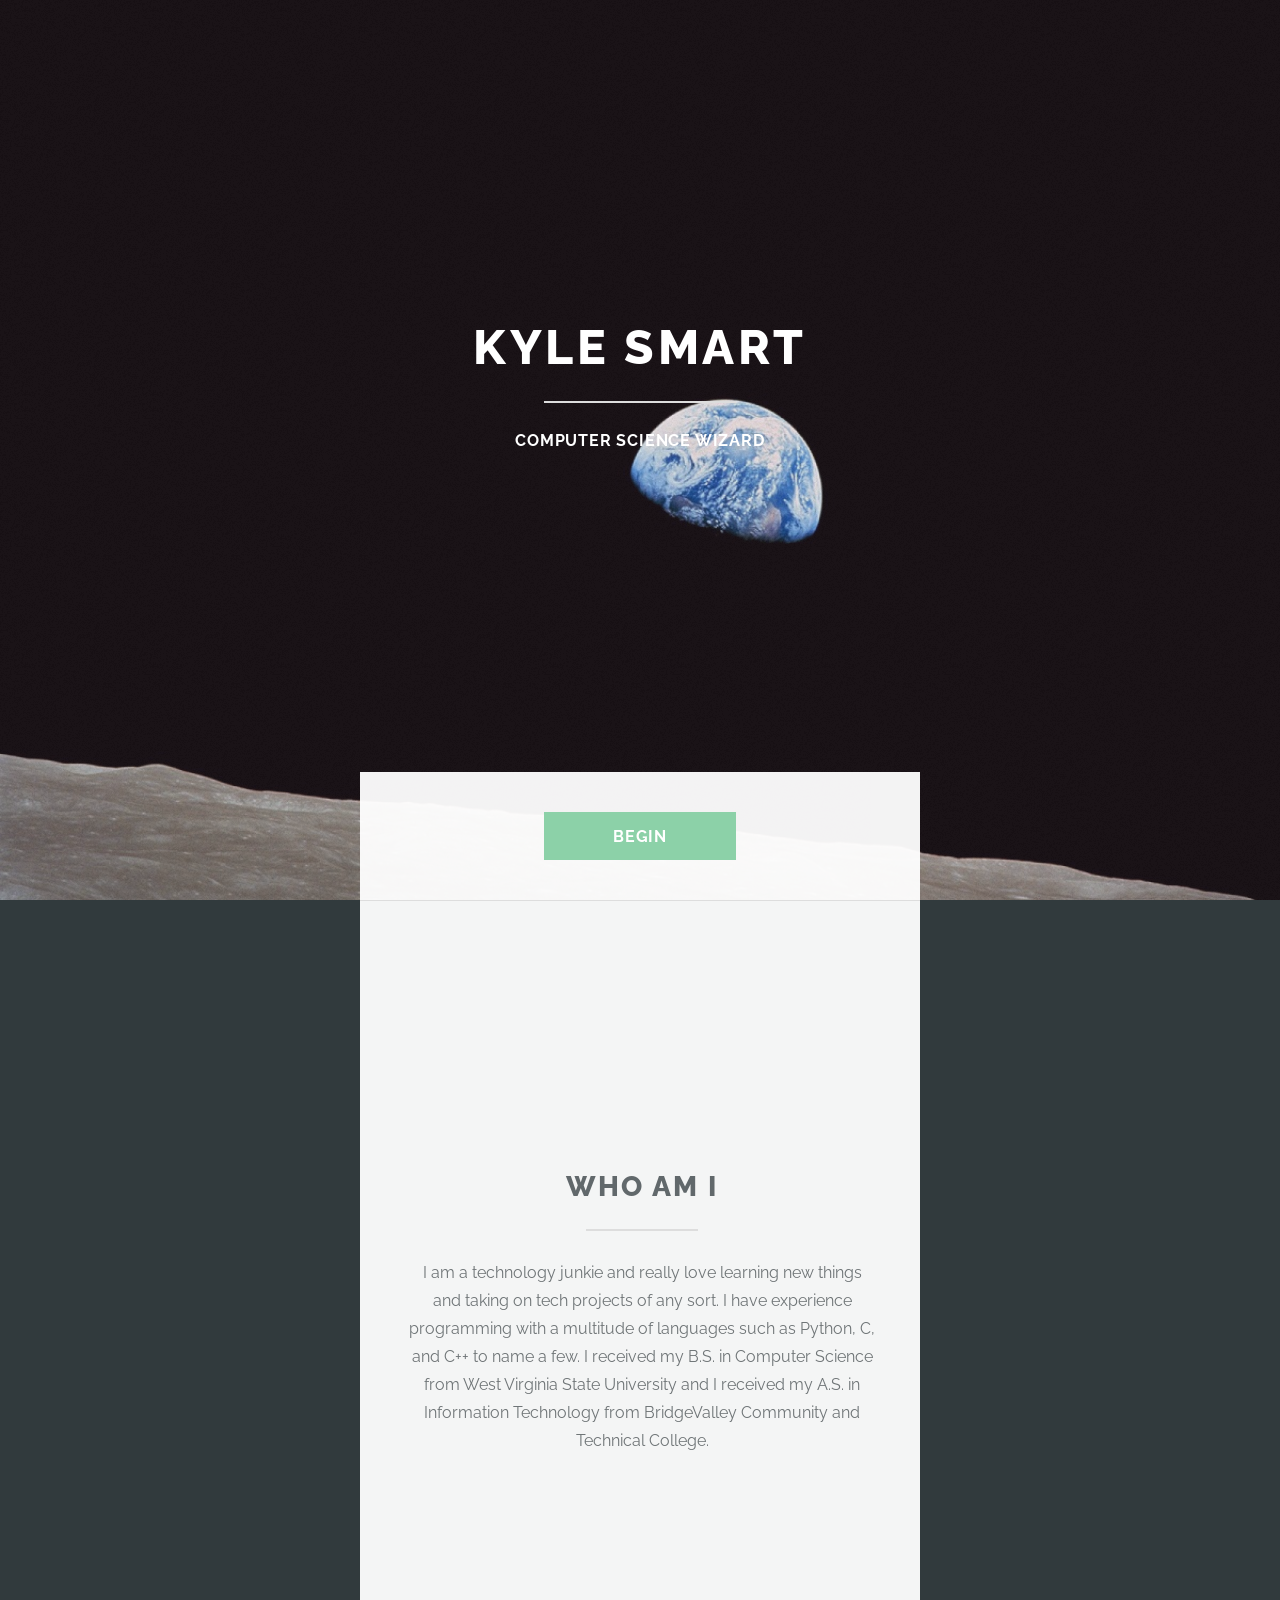
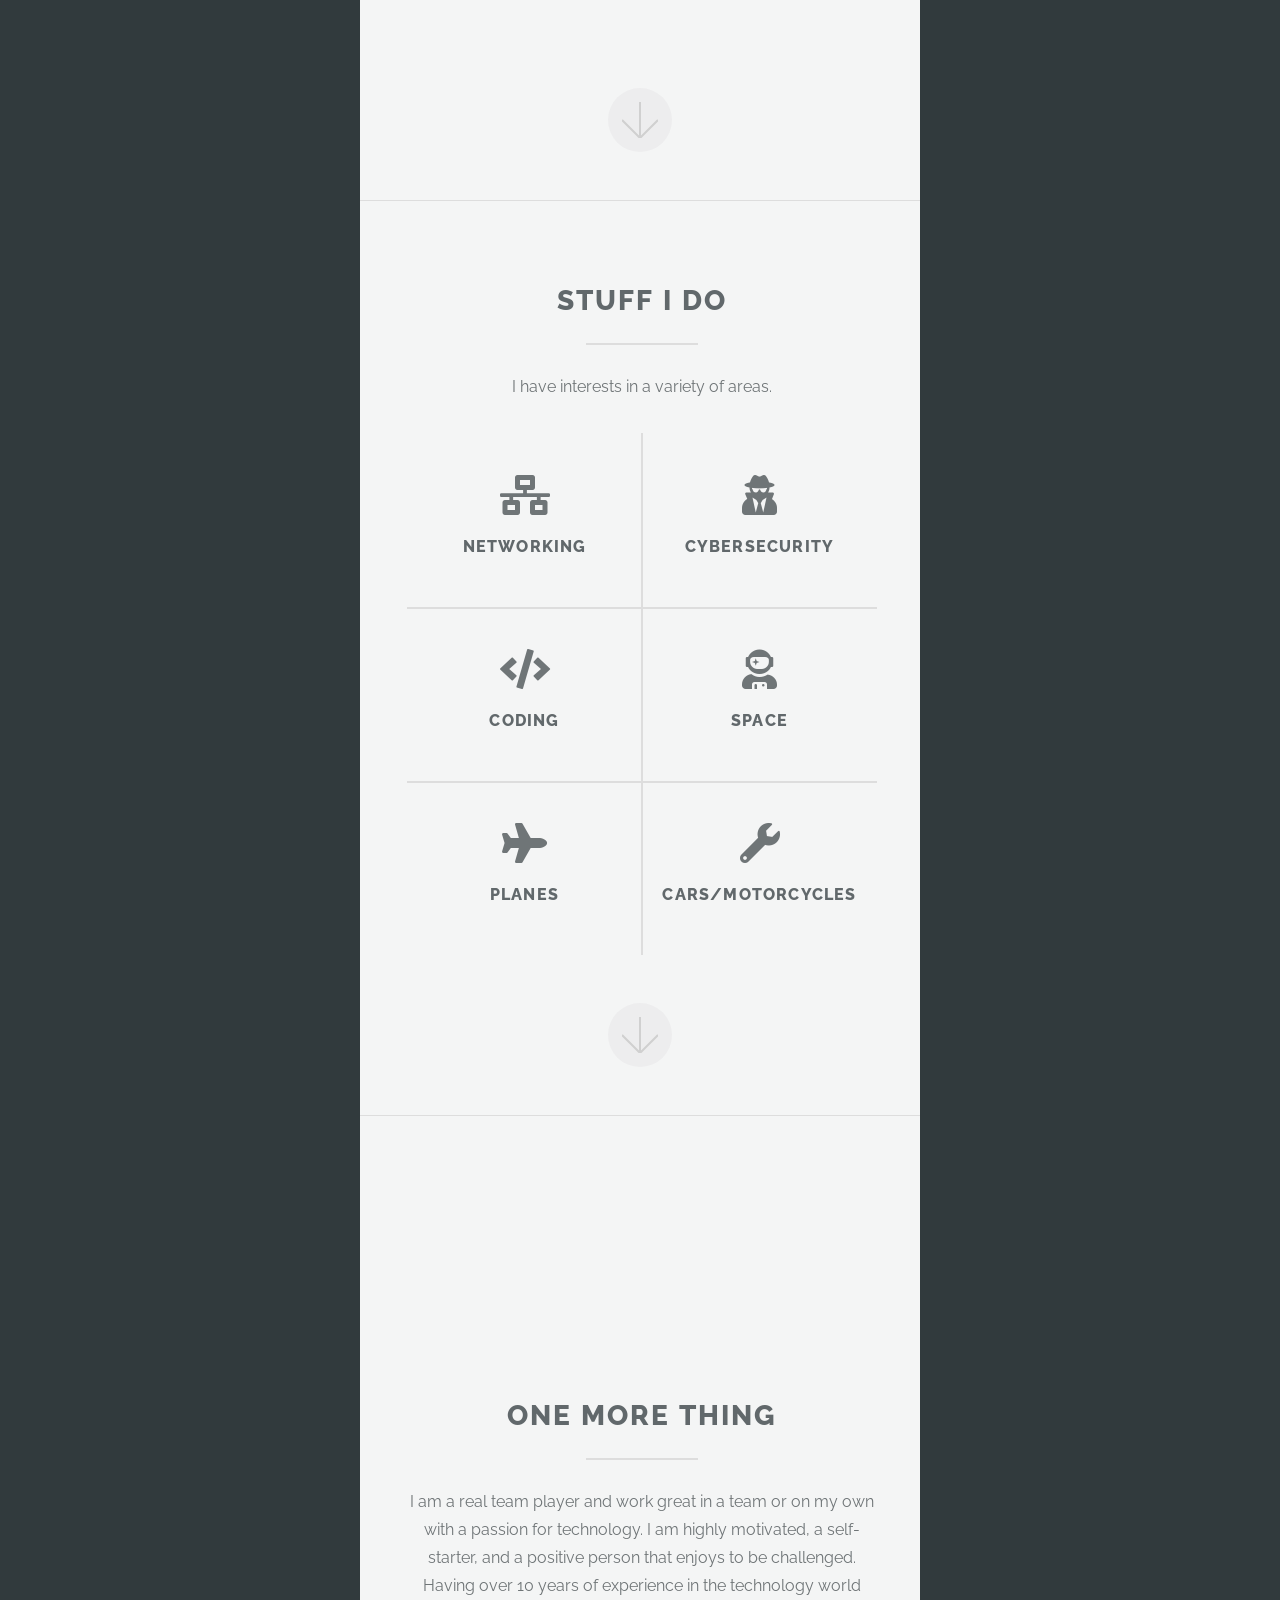
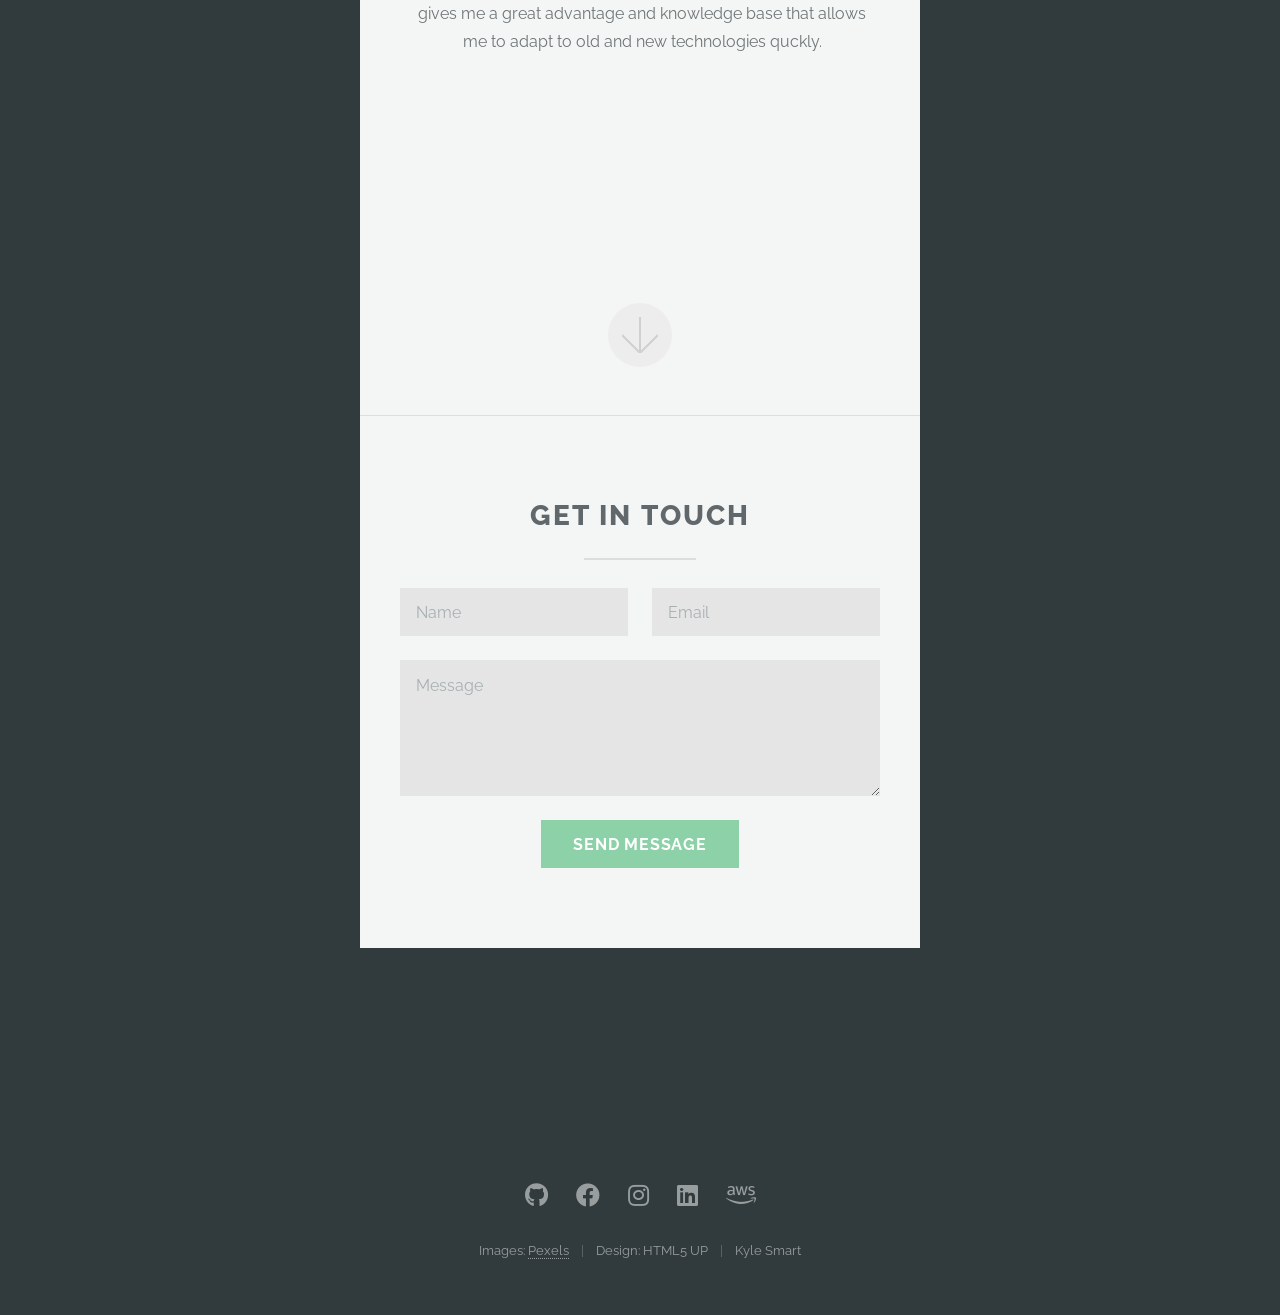
==== index.html @ cadd5544 "Update index.html last Pexels update" ====
<!DOCTYPE HTML>

<html>
	<head>
		<title>Kyle Smart</title>
		<meta charset="utf-8" />
		<meta name="viewport" content="width=device-width, initial-scale=1, user-scalable=no" />
		<link rel="stylesheet" href="assets/css/main.css" />
	</head>
	<body class="is-preload">

		<!-- Header -->
			<section id="header">
				<header class="major">
					<h1>Kyle Smart</h1>
					<p>Computer Science Wizard</p>
				</header>
				<div class="container">
					<ul class="actions special">
						<li><a href="#one" class="button primary scrolly">Begin</a></li>
					</ul>
				</div>
			</section>

		<!-- One -->
			<section id="one" class="main special">
				<div class="container">
<!--- First Picture --->
					<span class="image fit primary"><img src="images/pic01.jpg" alt="" /></span>
					<div class="content">
						<header class="major">
							<h2>Who am I</h2>
						</header>
						<p>I am a technology junkie and really love learning new things and taking on tech projects of any
						sort. I have experience programming with a multitude of languages such as Python, C, and C++ to name a few. I 
						received my B.S. in Computer Science from West Virginia State University and I received my A.S. in Information Technology
						from BridgeValley Community and Technical College.</p>
					</div>
					<a href="#two" class="goto-next scrolly">Next</a>
				</div>
			</section>

		<!-- Two -->
			<section id="two" class="main special">
				<div class="container">
<!--- Second picture --->
					<span class="image fit primary"><img src="images/pic02.jpg" alt="" /></span>
					<div class="content">
						<header class="major">
							<h2>Stuff I do</h2>
						</header>
						<p>I have interests in a variety of areas.</p>
						<ul class="icons-grid">
							<li>
<!---images for stuff I do --->
								<span class="icon solid major fa-network-wired"></span>
								<h3>Networking</h3>
							</li>
							<li>
								<span class="icon solid major fa-user-secret"></span>
								<h3>Cybersecurity</h3>
							</li>
							<li>
								<span class="icon solid major fa-code"></span>
								<h3>Coding</h3>
							</li>
							<li>
								<span class="icon solid major fa-user-astronaut"></span>
								<h3>Space</h3>
							<li>
								<span class="icon solid major fa-plane"></span>
								<h3>Planes</h3>
							</li>
							<li>
								<span class="icon solid major fa-wrench"></span>
								<h3>Cars/Motorcycles</h3>
								
							</li>
							</li>
						</ul>
					</div>
					<a href="#three" class="goto-next scrolly">Next</a>
				</div>
			</section>

		<!-- Three -->
			<section id="three" class="main special">
				<div class="container">
<!--- Thrid picture --->
					<span class="image fit primary"><img src="images/pic03.jpg" alt="" /></span>
					<div class="content">
						<header class="major">
							<h2>One more thing</h2>
						</header>
<!--- One more thing text --->
						<p>I am a real team player and work great in a team or on my own with a passion for technology. I am highly motivated, a self-starter, and a positive person that enjoys to be challenged. Having over 10 years of experience in the technology world gives me a great advantage and knowledge base that allows me to adapt to old and new technologies quckly.  </p>
					</div>
					<a href="#footer" class="goto-next scrolly">Next</a>
				</div>
			</section>

		<!-- Four -->
		

		<!-- Footer -->
			<section id="footer">
				<div class="container">
					<header class="major">
						<h2>Get in touch</h2>
					</header>
<!--- edit action to send email --->
					<form method="post" action="#">
						<div class="row gtr-uniform">
							<div class="col-6 col-12-xsmall"><input type="text" name="name" id="name" placeholder="Name" /></div>
							<div class="col-6 col-12-xsmall"><input type="email" name="email" id="email" placeholder="Email" /></div>
							<div class="col-12"><textarea name="message" id="message" placeholder="Message" rows="4"></textarea></div>
							<div class="col-12">
								<ul class="actions special">
									<li><input type="submit" value="Send Message" class="primary" /></li>
								</ul>
							</div>
						</div>
					</form>
				</div>
				<footer>
					<ul class="icons">
						<!-- GitHub -->
						<li><a href="https://github.com/kylesmart2/Code-examples" class="icon brands fab fa-github"><span class="label">GitHub</span></a></li>
						<!-- Facebook -->
						<li><a href="https://www.facebook.com/kyle.smart.9699/" class="icon brands alt fa-facebook"><span class="label">Facebook</span></a></li>
						<!-- Instagram -->
						<li><a href="https://www.instagram.com/kyle___smart/" class="icon brands alt fa-instagram"><span class="label">Instagram</span></a></li>
						<!-- Linkedin -->
						<li><a href="https://www.linkedin.com/in/smartkyle/" class="icon brands fab fa-linkedin"><span class="label">Linkedin</span></a></li>
						<!-- AWS -->
						<li><a href="https://aws.amazon.com/" class="icon brands alt fa-aws"><span class="label">AWS</span></a></li>
					</ul>
					<ul class="copyright">
						<li>Images: <a href="https://pexels.com">Pexels</a></li><li>Design: HTML5 UP</li><li>Kyle Smart</li>
					</ul>
				</footer>
			</section>

		<!-- Scripts -->
			<script src="assets/js/jquery.min.js"></script>
			<script src="assets/js/jquery.scrollex.min.js"></script>
			<script src="assets/js/jquery.scrolly.min.js"></script>
			<script src="assets/js/browser.min.js"></script>
			<script src="assets/js/breakpoints.min.js"></script>
			<script src="assets/js/util.js"></script>
			<script src="assets/js/main.js"></script>

	</body>
</html>
---- assets/css/main.css ----
@import url("fontawesome-all.min.css");
@import url("https://fonts.googleapis.com/css?family=Raleway:400,400italic,700,800");

/*
	Highlights by HTML5 UP
	html5up.net | @ajlkn
	Free for personal and commercial use under the CCA 3.0 license (html5up.net/license)
*/

html, body, div, span, applet, object,
iframe, h1, h2, h3, h4, h5, h6, p, blockquote,
pre, a, abbr, acronym, address, big, cite,
code, del, dfn, em, img, ins, kbd, q, s, samp,
small, strike, strong, sub, sup, tt, var, b,
u, i, center, dl, dt, dd, ol, ul, li, fieldset,
form, label, legend, table, caption, tbody,
tfoot, thead, tr, th, td, article, aside,
canvas, details, embed, figure, figcaption,
footer, header, hgroup, menu, nav, output, ruby,
section, summary, time, mark, audio, video {
	margin: 0;
	padding: 0;
	border: 0;
	font-size: 100%;
	font: inherit;
	vertical-align: baseline;}

article, aside, details, figcaption, figure,
footer, header, hgroup, menu, nav, section {
	display: block;}

body {
	line-height: 1;
}

ol, ul {
	list-style: none;
}

blockquote, q {
	quotes: none;
}

	blockquote:before, blockquote:after, q:before, q:after {
		content: '';
		content: none;
	}

table {
	border-collapse: collapse;
	border-spacing: 0;
}

body {
	-webkit-text-size-adjust: none;
}

mark {
	background-color: transparent;
	color: inherit;
}

input::-moz-focus-inner {
	border: 0;
	padding: 0;
}

input, select, textarea {
	-moz-appearance: none;
	-webkit-appearance: none;
	-ms-appearance: none;
	appearance: none;
}

/* Basic */

	html {
		box-sizing: border-box;
	}

	*, *:before, *:after {
		box-sizing: inherit;
	}

	html {
		background-color: #313a3d;
		background-attachment: fixed,						fixed;
		background-image: url("images/overlay.png"), url("../../images/bg.jpg");
		background-position: top left,					center center;
		background-repeat: repeat,						none;
		background-size: auto,						cover;
	}

	html.is-preload *, html.is-preload *:before, html.is-preload *:after {
		-moz-animation: none !important;
		-webkit-animation: none !important;
		-ms-animation: none !important;
		animation: none !important;
		-moz-transition: none !important;
		-webkit-transition: none !important;
		-ms-transition: none !important;
		transition: none !important;
	}

	html.is-touch {
		height: 100vh;
		overflow: hidden;
	}

		html.is-touch #wrapper {
			-webkit-backface-visibility: hidden;
			-webkit-overflow-scrolling: touch;
			-webkit-transform: translate3d(0, 0, 0);
			height: 100vh;
			overflow: auto;
		}

	body, input, select, textarea {
		color: #6f7577;
		font-family: "Raleway", "Helvetica", sans-serif;
		font-size: 15pt;
		font-weight: 400;
		line-height: 1.75em;
	}

	a {
		-moz-transition: color 0.2s ease-in-out, border-bottom-color 0.2s ease-in-out;
		-webkit-transition: color 0.2s ease-in-out, border-bottom-color 0.2s ease-in-out;
		-ms-transition: color 0.2s ease-in-out, border-bottom-color 0.2s ease-in-out;
		transition: color 0.2s ease-in-out, border-bottom-color 0.2s ease-in-out;
		border-bottom: dotted 1px;
		color: #8cd1a8;
		text-decoration: none;
	}

		a:hover {
			border-bottom-color: transparent !important;
			color: #8cd1a8 !important;
			text-decoration: none;
		}

	strong, b {
		color: #61686b;
		font-weight: 700;
	}

	em, i {
		font-style: italic;
	}

	p {
		margin: 0 0 2em 0;
	}

	h1, h2, h3, h4, h5, h6 {
		color: #61686b;
		font-weight: 800;
		letter-spacing: 0.075em;
		line-height: 1em;
		margin: 0 0 1em 0;
		text-transform: uppercase;
	}

		h1 a, h2 a, h3 a, h4 a, h5 a, h6 a {
			color: inherit;
			text-decoration: none;
		}

	h2 {
		font-size: 1.75em;
		line-height: 1.5em;
	}

	h3 {
		font-size: 1em;
		line-height: 1.5em;
	}

	h4 {
		font-size: 0.9em;
		line-height: 1.5em;
	}

	h5 {
		font-size: 0.8em;
		line-height: 1.5em;
	}

	h6 {
		font-size: 0.7em;
		line-height: 1.5em;
	}

	sub {
		font-size: 0.8em;
		position: relative;
		top: 0.5em;
	}

	sup {
		font-size: 0.8em;
		position: relative;
		top: -0.5em;
	}

	hr {
		border: 0;
		border-bottom: solid 1px #dddddd;
		margin: 2em 0;
	}

		hr.major {
			margin: 3em 0;
		}

	blockquote {
		border-left: solid 6px #dddddd;
		font-style: italic;
		margin: 0 0 2em 0;
		padding: 0.5em 0 0.5em 1.5em;
	}

	code {
		background: rgba(144, 144, 144, 0.075);
		font-family: "Courier New", monospace;
		font-size: 0.9em;
		margin: 0 0.25em;
		padding: 0.25em 0.65em;
	}

	pre {
		-webkit-overflow-scrolling: touch;
		font-family: "Courier New", monospace;
		font-size: 0.9em;
		margin: 0 0 2em 0;
	}

		pre code {
			display: block;
			line-height: 1.75em;
			padding: 1em 1.5em;
			overflow-x: auto;
		}

	.align-left {
		text-align: left;
	}

	.align-center {
		text-align: center;
	}

	.align-right {
		text-align: right;
	}

/* Container */

	.container {
		margin: 0 auto;
		max-width: calc(100% - 4em);
		width: 35em;
	}

		.container.xsmall {
			width: 8.75em;
		}

		.container.small {
			width: 17.5em;
		}

		.container.medium {
			width: 26.25em;
		}

		.container.large {
			width: 43.75em;
		}

		.container.xlarge {
			width: 52.5em;
		}

		.container.max {
			width: 100%;
		}

		@media screen and (max-width: 980px) {

			.container {
				width: 80% !important;
				max-width: 100% !important;
			}

		}

		@media screen and (max-width: 480px) {

			.container {
				width: 100% !important;
			}

		}

/* Row */

	.row {
		display: flex;
		flex-wrap: wrap;
		box-sizing: border-box;
		align-items: stretch;
	}

		.row > * {
			box-sizing: border-box;
		}

		.row.gtr-uniform > * > :last-child {
			margin-bottom: 0;
		}

		.row.aln-left {
			justify-content: flex-start;
		}

		.row.aln-center {
			justify-content: center;
		}

		.row.aln-right {
			justify-content: flex-end;
		}

		.row.aln-top {
			align-items: flex-start;
		}

		.row.aln-middle {
			align-items: center;
		}

		.row.aln-bottom {
			align-items: flex-end;
		}

		.row > .imp {
			order: -1;
		}

		.row > .col-1 {
			width: 8.33333%;
		}

		.row > .off-1 {
			margin-left: 8.33333%;
		}

		.row > .col-2 {
			width: 16.66667%;
		}

		.row > .off-2 {
			margin-left: 16.66667%;
		}

		.row > .col-3 {
			width: 25%;
		}

		.row > .off-3 {
			margin-left: 25%;
		}

		.row > .col-4 {
			width: 33.33333%;
		}

		.row > .off-4 {
			margin-left: 33.33333%;
		}

		.row > .col-5 {
			width: 41.66667%;
		}

		.row > .off-5 {
			margin-left: 41.66667%;
		}

		.row > .col-6 {
			width: 50%;
		}

		.row > .off-6 {
			margin-left: 50%;
		}

		.row > .col-7 {
			width: 58.33333%;
		}

		.row > .off-7 {
			margin-left: 58.33333%;
		}

		.row > .col-8 {
			width: 66.66667%;
		}

		.row > .off-8 {
			margin-left: 66.66667%;
		}

		.row > .col-9 {
			width: 75%;
		}

		.row > .off-9 {
			margin-left: 75%;
		}

		.row > .col-10 {
			width: 83.33333%;
		}

		.row > .off-10 {
			margin-left: 83.33333%;
		}

		.row > .col-11 {
			width: 91.66667%;
		}

		.row > .off-11 {
			margin-left: 91.66667%;
		}

		.row > .col-12 {
			width: 100%;
		}

		.row > .off-12 {
			margin-left: 100%;
		}

		.row.gtr-0 {
			margin-top: 0;
			margin-left: 0em;
		}

			.row.gtr-0 > * {
				padding: 0 0 0 0em;
			}

			.row.gtr-0.gtr-uniform {
				margin-top: 0em;
			}

				.row.gtr-0.gtr-uniform > * {
					padding-top: 0em;
				}

		.row.gtr-25 {
			margin-top: 0;
			margin-left: -0.375em;
		}

			.row.gtr-25 > * {
				padding: 0 0 0 0.375em;
			}

			.row.gtr-25.gtr-uniform {
				margin-top: -0.375em;
			}

				.row.gtr-25.gtr-uniform > * {
					padding-top: 0.375em;
				}

		.row.gtr-50 {
			margin-top: 0;
			margin-left: -0.75em;
		}

			.row.gtr-50 > * {
				padding: 0 0 0 0.75em;
			}

			.row.gtr-50.gtr-uniform {
				margin-top: -0.75em;
			}

				.row.gtr-50.gtr-uniform > * {
					padding-top: 0.75em;
				}

		.row {
			margin-top: 0;
			margin-left: -1.5em;
		}

			.row > * {
				padding: 0 0 0 1.5em;
			}

			.row.gtr-uniform {
				margin-top: -1.5em;
			}

				.row.gtr-uniform > * {
					padding-top: 1.5em;
				}

		.row.gtr-150 {
			margin-top: 0;
			margin-left: -2.25em;
		}

			.row.gtr-150 > * {
				padding: 0 0 0 2.25em;
			}

			.row.gtr-150.gtr-uniform {
				margin-top: -2.25em;
			}

				.row.gtr-150.gtr-uniform > * {
					padding-top: 2.25em;
				}

		.row.gtr-200 {
			margin-top: 0;
			margin-left: -3em;
		}

			.row.gtr-200 > * {
				padding: 0 0 0 3em;
			}

			.row.gtr-200.gtr-uniform {
				margin-top: -3em;
			}

				.row.gtr-200.gtr-uniform > * {
					padding-top: 3em;
				}

		@media screen and (max-width: 1680px) {

			.row {
				display: flex;
				flex-wrap: wrap;
				box-sizing: border-box;
				align-items: stretch;
			}

				.row > * {
					box-sizing: border-box;
				}

				.row.gtr-uniform > * > :last-child {
					margin-bottom: 0;
				}

				.row.aln-left {
					justify-content: flex-start;
				}

				.row.aln-center {
					justify-content: center;
				}

				.row.aln-right {
					justify-content: flex-end;
				}

				.row.aln-top {
					align-items: flex-start;
				}

				.row.aln-middle {
					align-items: center;
				}

				.row.aln-bottom {
					align-items: flex-end;
				}

				.row > .imp-large {
					order: -1;
				}

				.row > .col-1-large {
					width: 8.33333%;
				}

				.row > .off-1-large {
					margin-left: 8.33333%;
				}

				.row > .col-2-large {
					width: 16.66667%;
				}

				.row > .off-2-large {
					margin-left: 16.66667%;
				}

				.row > .col-3-large {
					width: 25%;
				}

				.row > .off-3-large {
					margin-left: 25%;
				}

				.row > .col-4-large {
					width: 33.33333%;
				}

				.row > .off-4-large {
					margin-left: 33.33333%;
				}

				.row > .col-5-large {
					width: 41.66667%;
				}

				.row > .off-5-large {
					margin-left: 41.66667%;
				}

				.row > .col-6-large {
					width: 50%;
				}

				.row > .off-6-large {
					margin-left: 50%;
				}

				.row > .col-7-large {
					width: 58.33333%;
				}

				.row > .off-7-large {
					margin-left: 58.33333%;
				}

				.row > .col-8-large {
					width: 66.66667%;
				}

				.row > .off-8-large {
					margin-left: 66.66667%;
				}

				.row > .col-9-large {
					width: 75%;
				}

				.row > .off-9-large {
					margin-left: 75%;
				}

				.row > .col-10-large {
					width: 83.33333%;
				}

				.row > .off-10-large {
					margin-left: 83.33333%;
				}

				.row > .col-11-large {
					width: 91.66667%;
				}

				.row > .off-11-large {
					margin-left: 91.66667%;
				}

				.row > .col-12-large {
					width: 100%;
				}

				.row > .off-12-large {
					margin-left: 100%;
				}

				.row.gtr-0 {
					margin-top: 0;
					margin-left: 0em;
				}

					.row.gtr-0 > * {
						padding: 0 0 0 0em;
					}

					.row.gtr-0.gtr-uniform {
						margin-top: 0em;
					}

						.row.gtr-0.gtr-uniform > * {
							padding-top: 0em;
						}

				.row.gtr-25 {
					margin-top: 0;
					margin-left: -0.375em;
				}

					.row.gtr-25 > * {
						padding: 0 0 0 0.375em;
					}

					.row.gtr-25.gtr-uniform {
						margin-top: -0.375em;
					}

						.row.gtr-25.gtr-uniform > * {
							padding-top: 0.375em;
						}

				.row.gtr-50 {
					margin-top: 0;
					margin-left: -0.75em;
				}

					.row.gtr-50 > * {
						padding: 0 0 0 0.75em;
					}

					.row.gtr-50.gtr-uniform {
						margin-top: -0.75em;
					}

						.row.gtr-50.gtr-uniform > * {
							padding-top: 0.75em;
						}

				.row {
					margin-top: 0;
					margin-left: -1.5em;
				}

					.row > * {
						padding: 0 0 0 1.5em;
					}

					.row.gtr-uniform {
						margin-top: -1.5em;
					}

						.row.gtr-uniform > * {
							padding-top: 1.5em;
						}

				.row.gtr-150 {
					margin-top: 0;
					margin-left: -2.25em;
				}

					.row.gtr-150 > * {
						padding: 0 0 0 2.25em;
					}

					.row.gtr-150.gtr-uniform {
						margin-top: -2.25em;
					}

						.row.gtr-150.gtr-uniform > * {
							padding-top: 2.25em;
						}

				.row.gtr-200 {
					margin-top: 0;
					margin-left: -3em;
				}

					.row.gtr-200 > * {
						padding: 0 0 0 3em;
					}

					.row.gtr-200.gtr-uniform {
						margin-top: -3em;
					}

						.row.gtr-200.gtr-uniform > * {
							padding-top: 3em;
						}

		}

		@media screen and (max-width: 980px) {

			.row {
				display: flex;
				flex-wrap: wrap;
				box-sizing: border-box;
				align-items: stretch;
			}

				.row > * {
					box-sizing: border-box;
				}

				.row.gtr-uniform > * > :last-child {
					margin-bottom: 0;
				}

				.row.aln-left {
					justify-content: flex-start;
				}

				.row.aln-center {
					justify-content: center;
				}

				.row.aln-right {
					justify-content: flex-end;
				}

				.row.aln-top {
					align-items: flex-start;
				}

				.row.aln-middle {
					align-items: center;
				}

				.row.aln-bottom {
					align-items: flex-end;
				}

				.row > .imp-medium {
					order: -1;
				}

				.row > .col-1-medium {
					width: 8.33333%;
				}

				.row > .off-1-medium {
					margin-left: 8.33333%;
				}

				.row > .col-2-medium {
					width: 16.66667%;
				}

				.row > .off-2-medium {
					margin-left: 16.66667%;
				}

				.row > .col-3-medium {
					width: 25%;
				}

				.row > .off-3-medium {
					margin-left: 25%;
				}

				.row > .col-4-medium {
					width: 33.33333%;
				}

				.row > .off-4-medium {
					margin-left: 33.33333%;
				}

				.row > .col-5-medium {
					width: 41.66667%;
				}

				.row > .off-5-medium {
					margin-left: 41.66667%;
				}

				.row > .col-6-medium {
					width: 50%;
				}

				.row > .off-6-medium {
					margin-left: 50%;
				}

				.row > .col-7-medium {
					width: 58.33333%;
				}

				.row > .off-7-medium {
					margin-left: 58.33333%;
				}

				.row > .col-8-medium {
					width: 66.66667%;
				}

				.row > .off-8-medium {
					margin-left: 66.66667%;
				}

				.row > .col-9-medium {
					width: 75%;
				}

				.row > .off-9-medium {
					margin-left: 75%;
				}

				.row > .col-10-medium {
					width: 83.33333%;
				}

				.row > .off-10-medium {
					margin-left: 83.33333%;
				}

				.row > .col-11-medium {
					width: 91.66667%;
				}

				.row > .off-11-medium {
					margin-left: 91.66667%;
				}

				.row > .col-12-medium {
					width: 100%;
				}

				.row > .off-12-medium {
					margin-left: 100%;
				}

				.row.gtr-0 {
					margin-top: 0;
					margin-left: 0em;
				}

					.row.gtr-0 > * {
						padding: 0 0 0 0em;
					}

					.row.gtr-0.gtr-uniform {
						margin-top: 0em;
					}

						.row.gtr-0.gtr-uniform > * {
							padding-top: 0em;
						}

				.row.gtr-25 {
					margin-top: 0;
					margin-left: -0.375em;
				}

					.row.gtr-25 > * {
						padding: 0 0 0 0.375em;
					}

					.row.gtr-25.gtr-uniform {
						margin-top: -0.375em;
					}

						.row.gtr-25.gtr-uniform > * {
							padding-top: 0.375em;
						}

				.row.gtr-50 {
					margin-top: 0;
					margin-left: -0.75em;
				}

					.row.gtr-50 > * {
						padding: 0 0 0 0.75em;
					}

					.row.gtr-50.gtr-uniform {
						margin-top: -0.75em;
					}

						.row.gtr-50.gtr-uniform > * {
							padding-top: 0.75em;
						}

				.row {
					margin-top: 0;
					margin-left: -1.5em;
				}

					.row > * {
						padding: 0 0 0 1.5em;
					}

					.row.gtr-uniform {
						margin-top: -1.5em;
					}

						.row.gtr-uniform > * {
							padding-top: 1.5em;
						}

				.row.gtr-150 {
					margin-top: 0;
					margin-left: -2.25em;
				}

					.row.gtr-150 > * {
						padding: 0 0 0 2.25em;
					}

					.row.gtr-150.gtr-uniform {
						margin-top: -2.25em;
					}

						.row.gtr-150.gtr-uniform > * {
							padding-top: 2.25em;
						}

				.row.gtr-200 {
					margin-top: 0;
					margin-left: -3em;
				}

					.row.gtr-200 > * {
						padding: 0 0 0 3em;
					}

					.row.gtr-200.gtr-uniform {
						margin-top: -3em;
					}

						.row.gtr-200.gtr-uniform > * {
							padding-top: 3em;
						}

		}

		@media screen and (max-width: 736px) {

			.row {
				display: flex;
				flex-wrap: wrap;
				box-sizing: border-box;
				align-items: stretch;
			}

				.row > * {
					box-sizing: border-box;
				}

				.row.gtr-uniform > * > :last-child {
					margin-bottom: 0;
				}

				.row.aln-left {
					justify-content: flex-start;
				}

				.row.aln-center {
					justify-content: center;
				}

				.row.aln-right {
					justify-content: flex-end;
				}

				.row.aln-top {
					align-items: flex-start;
				}

				.row.aln-middle {
					align-items: center;
				}

				.row.aln-bottom {
					align-items: flex-end;
				}

				.row > .imp-small {
					order: -1;
				}

				.row > .col-1-small {
					width: 8.33333%;
				}

				.row > .off-1-small {
					margin-left: 8.33333%;
				}

				.row > .col-2-small {
					width: 16.66667%;
				}

				.row > .off-2-small {
					margin-left: 16.66667%;
				}

				.row > .col-3-small {
					width: 25%;
				}

				.row > .off-3-small {
					margin-left: 25%;
				}

				.row > .col-4-small {
					width: 33.33333%;
				}

				.row > .off-4-small {
					margin-left: 33.33333%;
				}

				.row > .col-5-small {
					width: 41.66667%;
				}

				.row > .off-5-small {
					margin-left: 41.66667%;
				}

				.row > .col-6-small {
					width: 50%;
				}

				.row > .off-6-small {
					margin-left: 50%;
				}

				.row > .col-7-small {
					width: 58.33333%;
				}

				.row > .off-7-small {
					margin-left: 58.33333%;
				}

				.row > .col-8-small {
					width: 66.66667%;
				}

				.row > .off-8-small {
					margin-left: 66.66667%;
				}

				.row > .col-9-small {
					width: 75%;
				}

				.row > .off-9-small {
					margin-left: 75%;
				}

				.row > .col-10-small {
					width: 83.33333%;
				}

				.row > .off-10-small {
					margin-left: 83.33333%;
				}

				.row > .col-11-small {
					width: 91.66667%;
				}

				.row > .off-11-small {
					margin-left: 91.66667%;
				}

				.row > .col-12-small {
					width: 100%;
				}

				.row > .off-12-small {
					margin-left: 100%;
				}

				.row.gtr-0 {
					margin-top: 0;
					margin-left: 0em;
				}

					.row.gtr-0 > * {
						padding: 0 0 0 0em;
					}

					.row.gtr-0.gtr-uniform {
						margin-top: 0em;
					}

						.row.gtr-0.gtr-uniform > * {
							padding-top: 0em;
						}

				.row.gtr-25 {
					margin-top: 0;
					margin-left: -0.25em;
				}

					.row.gtr-25 > * {
						padding: 0 0 0 0.25em;
					}

					.row.gtr-25.gtr-uniform {
						margin-top: -0.25em;
					}

						.row.gtr-25.gtr-uniform > * {
							padding-top: 0.25em;
						}

				.row.gtr-50 {
					margin-top: 0;
					margin-left: -0.5em;
				}

					.row.gtr-50 > * {
						padding: 0 0 0 0.5em;
					}

					.row.gtr-50.gtr-uniform {
						margin-top: -0.5em;
					}

						.row.gtr-50.gtr-uniform > * {
							padding-top: 0.5em;
						}

				.row {
					margin-top: 0;
					margin-left: -1em;
				}

					.row > * {
						padding: 0 0 0 1em;
					}

					.row.gtr-uniform {
						margin-top: -1em;
					}

						.row.gtr-uniform > * {
							padding-top: 1em;
						}

				.row.gtr-150 {
					margin-top: 0;
					margin-left: -1.5em;
				}

					.row.gtr-150 > * {
						padding: 0 0 0 1.5em;
					}

					.row.gtr-150.gtr-uniform {
						margin-top: -1.5em;
					}

						.row.gtr-150.gtr-uniform > * {
							padding-top: 1.5em;
						}

				.row.gtr-200 {
					margin-top: 0;
					margin-left: -2em;
				}

					.row.gtr-200 > * {
						padding: 0 0 0 2em;
					}

					.row.gtr-200.gtr-uniform {
						margin-top: -2em;
					}

						.row.gtr-200.gtr-uniform > * {
							padding-top: 2em;
						}

		}

		@media screen and (max-width: 480px) {

			.row {
				display: flex;
				flex-wrap: wrap;
				box-sizing: border-box;
				align-items: stretch;
			}

				.row > * {
					box-sizing: border-box;
				}

				.row.gtr-uniform > * > :last-child {
					margin-bottom: 0;
				}

				.row.aln-left {
					justify-content: flex-start;
				}

				.row.aln-center {
					justify-content: center;
				}

				.row.aln-right {
					justify-content: flex-end;
				}

				.row.aln-top {
					align-items: flex-start;
				}

				.row.aln-middle {
					align-items: center;
				}

				.row.aln-bottom {
					align-items: flex-end;
				}

				.row > .imp-xsmall {
					order: -1;
				}

				.row > .col-1-xsmall {
					width: 8.33333%;
				}

				.row > .off-1-xsmall {
					margin-left: 8.33333%;
				}

				.row > .col-2-xsmall {
					width: 16.66667%;
				}

				.row > .off-2-xsmall {
					margin-left: 16.66667%;
				}

				.row > .col-3-xsmall {
					width: 25%;
				}

				.row > .off-3-xsmall {
					margin-left: 25%;
				}

				.row > .col-4-xsmall {
					width: 33.33333%;
				}

				.row > .off-4-xsmall {
					margin-left: 33.33333%;
				}

				.row > .col-5-xsmall {
					width: 41.66667%;
				}

				.row > .off-5-xsmall {
					margin-left: 41.66667%;
				}

				.row > .col-6-xsmall {
					width: 50%;
				}

				.row > .off-6-xsmall {
					margin-left: 50%;
				}

				.row > .col-7-xsmall {
					width: 58.33333%;
				}

				.row > .off-7-xsmall {
					margin-left: 58.33333%;
				}

				.row > .col-8-xsmall {
					width: 66.66667%;
				}

				.row > .off-8-xsmall {
					margin-left: 66.66667%;
				}

				.row > .col-9-xsmall {
					width: 75%;
				}

				.row > .off-9-xsmall {
					margin-left: 75%;
				}

				.row > .col-10-xsmall {
					width: 83.33333%;
				}

				.row > .off-10-xsmall {
					margin-left: 83.33333%;
				}

				.row > .col-11-xsmall {
					width: 91.66667%;
				}

				.row > .off-11-xsmall {
					margin-left: 91.66667%;
				}

				.row > .col-12-xsmall {
					width: 100%;
				}

				.row > .off-12-xsmall {
					margin-left: 100%;
				}

				.row.gtr-0 {
					margin-top: 0;
					margin-left: 0em;
				}

					.row.gtr-0 > * {
						padding: 0 0 0 0em;
					}

					.row.gtr-0.gtr-uniform {
						margin-top: 0em;
					}

						.row.gtr-0.gtr-uniform > * {
							padding-top: 0em;
						}

				.row.gtr-25 {
					margin-top: 0;
					margin-left: -0.25em;
				}

					.row.gtr-25 > * {
						padding: 0 0 0 0.25em;
					}

					.row.gtr-25.gtr-uniform {
						margin-top: -0.25em;
					}

						.row.gtr-25.gtr-uniform > * {
							padding-top: 0.25em;
						}

				.row.gtr-50 {
					margin-top: 0;
					margin-left: -0.5em;
				}

					.row.gtr-50 > * {
						padding: 0 0 0 0.5em;
					}

					.row.gtr-50.gtr-uniform {
						margin-top: -0.5em;
					}

						.row.gtr-50.gtr-uniform > * {
							padding-top: 0.5em;
						}

				.row {
					margin-top: 0;
					margin-left: -1em;
				}

					.row > * {
						padding: 0 0 0 1em;
					}

					.row.gtr-uniform {
						margin-top: -1em;
					}

						.row.gtr-uniform > * {
							padding-top: 1em;
						}

				.row.gtr-150 {
					margin-top: 0;
					margin-left: -1.5em;
				}

					.row.gtr-150 > * {
						padding: 0 0 0 1.5em;
					}

					.row.gtr-150.gtr-uniform {
						margin-top: -1.5em;
					}

						.row.gtr-150.gtr-uniform > * {
							padding-top: 1.5em;
						}

				.row.gtr-200 {
					margin-top: 0;
					margin-left: -2em;
				}

					.row.gtr-200 > * {
						padding: 0 0 0 2em;
					}

					.row.gtr-200.gtr-uniform {
						margin-top: -2em;
					}

						.row.gtr-200.gtr-uniform > * {
							padding-top: 2em;
						}

		}

/* Loader */

	@-moz-keyframes spinner-show {
		0% {
			opacity: 0;
		}

		100% {
			opacity: 1;
		}
	}

	@-webkit-keyframes spinner-show {
		0% {
			opacity: 0;
		}

		100% {
			opacity: 1;
		}
	}

	@-ms-keyframes spinner-show {
		0% {
			opacity: 0;
		}

		100% {
			opacity: 1;
		}
	}

	@keyframes spinner-show {
		0% {
			opacity: 0;
		}

		100% {
			opacity: 1;
		}
	}

	@-moz-keyframes spinner-hide {
		0% {
			color: #464e50;
			z-index: 10001;
			-moz-transform: scale(1) rotate(0deg);
			-webkit-transform: scale(1) rotate(0deg);
			-ms-transform: scale(1) rotate(0deg);
			transform: scale(1) rotate(0deg);
		}

		99% {
			color: #313a3d;
			z-index: 10001;
			-moz-transform: scale(0.5) rotate(360deg);
			-webkit-transform: scale(0.5) rotate(360deg);
			-ms-transform: scale(0.5) rotate(360deg);
			transform: scale(0.5) rotate(360deg);
		}

		100% {
			color: #313a3d;
			z-index: -1;
			-moz-transform: scale(0) rotate(360deg);
			-webkit-transform: scale(0) rotate(360deg);
			-ms-transform: scale(0) rotate(360deg);
			transform: scale(0) rotate(360deg);
		}
	}

	@-webkit-keyframes spinner-hide {
		0% {
			color: #464e50;
			z-index: 10001;
			-moz-transform: scale(1) rotate(0deg);
			-webkit-transform: scale(1) rotate(0deg);
			-ms-transform: scale(1) rotate(0deg);
			transform: scale(1) rotate(0deg);
		}

		99% {
			color: #313a3d;
			z-index: 10001;
			-moz-transform: scale(0.5) rotate(360deg);
			-webkit-transform: scale(0.5) rotate(360deg);
			-ms-transform: scale(0.5) rotate(360deg);
			transform: scale(0.5) rotate(360deg);
		}

		100% {
			color: #313a3d;
			z-index: -1;
			-moz-transform: scale(0) rotate(360deg);
			-webkit-transform: scale(0) rotate(360deg);
			-ms-transform: scale(0) rotate(360deg);
			transform: scale(0) rotate(360deg);
		}
	}

	@-ms-keyframes spinner-hide {
		0% {
			color: #464e50;
			z-index: 10001;
			-moz-transform: scale(1) rotate(0deg);
			-webkit-transform: scale(1) rotate(0deg);
			-ms-transform: scale(1) rotate(0deg);
			transform: scale(1) rotate(0deg);
		}

		99% {
			color: #313a3d;
			z-index: 10001;
			-moz-transform: scale(0.5) rotate(360deg);
			-webkit-transform: scale(0.5) rotate(360deg);
			-ms-transform: scale(0.5) rotate(360deg);
			transform: scale(0.5) rotate(360deg);
		}

		100% {
			color: #313a3d;
			z-index: -1;
			-moz-transform: scale(0) rotate(360deg);
			-webkit-transform: scale(0) rotate(360deg);
			-ms-transform: scale(0) rotate(360deg);
			transform: scale(0) rotate(360deg);
		}
	}

	@keyframes spinner-hide {
		0% {
			color: #464e50;
			z-index: 10001;
			-moz-transform: scale(1) rotate(0deg);
			-webkit-transform: scale(1) rotate(0deg);
			-ms-transform: scale(1) rotate(0deg);
			transform: scale(1) rotate(0deg);
		}

		99% {
			color: #313a3d;
			z-index: 10001;
			-moz-transform: scale(0.5) rotate(360deg);
			-webkit-transform: scale(0.5) rotate(360deg);
			-ms-transform: scale(0.5) rotate(360deg);
			transform: scale(0.5) rotate(360deg);
		}

		100% {
			color: #313a3d;
			z-index: -1;
			-moz-transform: scale(0) rotate(360deg);
			-webkit-transform: scale(0) rotate(360deg);
			-ms-transform: scale(0) rotate(360deg);
			transform: scale(0) rotate(360deg);
		}
	}

	@-moz-keyframes spinner-rotate {
		0% {
			-moz-transform: scale(1) rotate(0deg);
			-webkit-transform: scale(1) rotate(0deg);
			-ms-transform: scale(1) rotate(0deg);
			transform: scale(1) rotate(0deg);
		}

		100% {
			-moz-transform: scale(1) rotate(360deg);
			-webkit-transform: scale(1) rotate(360deg);
			-ms-transform: scale(1) rotate(360deg);
			transform: scale(1) rotate(360deg);
		}
	}

	@-webkit-keyframes spinner-rotate {
		0% {
			-moz-transform: scale(1) rotate(0deg);
			-webkit-transform: scale(1) rotate(0deg);
			-ms-transform: scale(1) rotate(0deg);
			transform: scale(1) rotate(0deg);
		}

		100% {
			-moz-transform: scale(1) rotate(360deg);
			-webkit-transform: scale(1) rotate(360deg);
			-ms-transform: scale(1) rotate(360deg);
			transform: scale(1) rotate(360deg);
		}
	}

	@-ms-keyframes spinner-rotate {
		0% {
			-moz-transform: scale(1) rotate(0deg);
			-webkit-transform: scale(1) rotate(0deg);
			-ms-transform: scale(1) rotate(0deg);
			transform: scale(1) rotate(0deg);
		}

		100% {
			-moz-transform: scale(1) rotate(360deg);
			-webkit-transform: scale(1) rotate(360deg);
			-ms-transform: scale(1) rotate(360deg);
			transform: scale(1) rotate(360deg);
		}
	}

	@keyframes spinner-rotate {
		0% {
			-moz-transform: scale(1) rotate(0deg);
			-webkit-transform: scale(1) rotate(0deg);
			-ms-transform: scale(1) rotate(0deg);
			transform: scale(1) rotate(0deg);
		}

		100% {
			-moz-transform: scale(1) rotate(360deg);
			-webkit-transform: scale(1) rotate(360deg);
			-ms-transform: scale(1) rotate(360deg);
			transform: scale(1) rotate(360deg);
		}
	}

	@-moz-keyframes overlay-hide {
		0% {
			opacity: 1;
			z-index: 10000;
		}

		15% {
			opacity: 1;
			z-index: 10000;
		}

		99% {
			opacity: 0;
			z-index: 10000;
		}

		100% {
			opacity: 0;
			z-index: -1;
		}
	}

	@-webkit-keyframes overlay-hide {
		0% {
			opacity: 1;
			z-index: 10000;
		}

		15% {
			opacity: 1;
			z-index: 10000;
		}

		99% {
			opacity: 0;
			z-index: 10000;
		}

		100% {
			opacity: 0;
			z-index: -1;
		}
	}

	@-ms-keyframes overlay-hide {
		0% {
			opacity: 1;
			z-index: 10000;
		}

		15% {
			opacity: 1;
			z-index: 10000;
		}

		99% {
			opacity: 0;
			z-index: 10000;
		}

		100% {
			opacity: 0;
			z-index: -1;
		}
	}

	@keyframes overlay-hide {
		0% {
			opacity: 1;
			z-index: 10000;
		}

		15% {
			opacity: 1;
			z-index: 10000;
		}

		99% {
			opacity: 0;
			z-index: 10000;
		}

		100% {
			opacity: 0;
			z-index: -1;
		}
	}

	html body {
		text-decoration: none;
	}

		html body:before {
			-moz-osx-font-smoothing: grayscale;
			-webkit-font-smoothing: antialiased;
			display: inline-block;
			font-style: normal;
			font-variant: normal;
			text-rendering: auto;
			line-height: 1;
			text-transform: none !important;
			font-family: 'Font Awesome 5 Free';
			font-weight: 900;
		}

		html body:before {
			-moz-animation: spinner-show 1.5s 1 0.25s ease forwards, spinner-hide 0.25s ease-in-out forwards !important;
			-webkit-animation: spinner-show 1.5s 1 0.25s ease forwards, spinner-hide 0.25s ease-in-out forwards !important;
			-ms-animation: spinner-show 1.5s 1 0.25s ease forwards, spinner-hide 0.25s ease-in-out forwards !important;
			animation: spinner-show 1.5s 1 0.25s ease forwards, spinner-hide 0.25s ease-in-out forwards !important;
			-moz-transform-origin: 50% 50%;
			-webkit-transform-origin: 50% 50%;
			-ms-transform-origin: 50% 50%;
			transform-origin: 50% 50%;
			color: #464e50;
			content: '\f1ce';
			cursor: default;
			display: block;
			font-size: 2em;
			height: 2em;
			left: 50%;
			opacity: 0;
			line-height: 2em;
			margin: -1em 0 0 -1em;
			position: fixed;
			text-align: center;
			top: 50%;
			width: 2em;
			z-index: -1;
		}

		html body:after {
			-moz-animation: overlay-hide 1s ease-in forwards !important;
			-webkit-animation: overlay-hide 1s ease-in forwards !important;
			-ms-animation: overlay-hide 1s ease-in forwards !important;
			animation: overlay-hide 1s ease-in forwards !important;
			background: #313a3d;
			content: '';
			display: block;
			height: 100%;
			left: 0;
			opacity: 0;
			position: fixed;
			top: 0;
			width: 100%;
			z-index: -1;
		}

	html.is-preload body:before {
		-moz-animation: spinner-show 1.5s 1 0.25s ease forwards, spinner-rotate 0.75s infinite linear !important;
		-webkit-animation: spinner-show 1.5s 1 0.25s ease forwards, spinner-rotate 0.75s infinite linear !important;
		-ms-animation: spinner-show 1.5s 1 0.25s ease forwards, spinner-rotate 0.75s infinite linear !important;
		animation: spinner-show 1.5s 1 0.25s ease forwards, spinner-rotate 0.75s infinite linear !important;
		z-index: 10001;
	}

	html.is-preload body:after {
		-moz-animation: none !important;
		-webkit-animation: none !important;
		-ms-animation: none !important;
		animation: none !important;
		opacity: 1;
		z-index: 10000;
	}

	@media (-webkit-min-device-pixel-ratio: 2) {

		html body:before {
			line-height: 2.025em;
		}

	}

/* Section/Article */

	section.special, article.special {
		text-align: center;
	}

	header p {
		color: #a8b0b3;
		letter-spacing: 0.05em;
		text-transform: uppercase;
	}

	header h1 + p {
		margin-top: -1em;
	}

	header h2 + p {
		margin-top: -1em;
	}

	header h3 + p {
		margin-top: -0.8em;
	}

	header h4 + p,
	header h5 + p,
	header h6 + p {
		font-size: 0.8em;
		margin-top: -0.6em;
	}

	header.major {
		text-align: center;
	}

		header.major h1, header.major h2, header.major h3, header.major h4, header.major h5, header.major h6 {
			position: relative;
		}

			header.major h1:after, header.major h2:after, header.major h3:after, header.major h4:after, header.major h5:after, header.major h6:after {
				background: #dddddd;
				content: '';
				display: block;
				height: 2px;
				margin: 0.75em auto 0 auto;
				position: relative;
				width: 4em;
			}

		header.major p {
			margin-top: 0;
		}

/* Form */

	form {
		margin: 0 0 2em 0;
	}

	label {
		color: #61686b;
		display: block;
		font-size: 0.9em;
		font-weight: 700;
		margin: 0 0 1em 0;
	}

	input[type="text"],
	input[type="password"],
	input[type="email"],
	select,
	textarea {
		-moz-appearance: none;
		-webkit-appearance: none;
		-ms-appearance: none;
		appearance: none;
		background: rgba(144, 144, 144, 0.15);
		border-radius: 0;
		border: none;
		color: inherit;
		display: block;
		outline: 0;
		padding: 0 1em;
		text-decoration: none;
		width: 100%;
	}

		input[type="text"]:invalid,
		input[type="password"]:invalid,
		input[type="email"]:invalid,
		select:invalid,
		textarea:invalid {
			box-shadow: none;
		}

		input[type="text"]:focus,
		input[type="password"]:focus,
		input[type="email"]:focus,
		select:focus,
		textarea:focus {
			box-shadow: inset 0 0 0 2px #8cd1a8;
		}

	select {
		background-image: url("data:image/svg+xml;charset=utf8,%3Csvg xmlns='http://www.w3.org/2000/svg' width='40' height='40' preserveAspectRatio='none' viewBox='0 0 40 40'%3E%3Cpath d='M9.4,12.3l10.4,10.4l10.4-10.4c0.2-0.2,0.5-0.4,0.9-0.4c0.3,0,0.6,0.1,0.9,0.4l3.3,3.3c0.2,0.2,0.4,0.5,0.4,0.9 c0,0.4-0.1,0.6-0.4,0.9L20.7,31.9c-0.2,0.2-0.5,0.4-0.9,0.4c-0.3,0-0.6-0.1-0.9-0.4L4.3,17.3c-0.2-0.2-0.4-0.5-0.4-0.9 c0-0.4,0.1-0.6,0.4-0.9l3.3-3.3c0.2-0.2,0.5-0.4,0.9-0.4S9.1,12.1,9.4,12.3z' fill='%23a8b0b3' /%3E%3C/svg%3E");
		background-size: 1.25rem;
		background-repeat: no-repeat;
		background-position: calc(100% - 1rem) center;
		height: 3em;
		padding-right: 3em;
		text-overflow: ellipsis;
	}

		select option {
			color: #61686b;
			background: #fff;
		}

		select:focus::-ms-value {
			background-color: transparent;
		}

		select::-ms-expand {
			display: none;
		}

	input[type="text"],
	input[type="password"],
	input[type="email"],
	select {
		height: 3em;
	}

	textarea {
		padding: 0.75em 1em;
	}

	input[type="checkbox"],
	input[type="radio"] {
		-moz-appearance: none;
		-webkit-appearance: none;
		-ms-appearance: none;
		appearance: none;
		display: block;
		float: left;
		margin-right: -2em;
		opacity: 0;
		width: 1em;
		z-index: -1;
	}

		input[type="checkbox"] + label,
		input[type="radio"] + label {
			text-decoration: none;
			color: #6f7577;
			cursor: pointer;
			display: inline-block;
			font-size: 1em;
			font-weight: 400;
			padding-left: 2.55em;
			padding-right: 0.75em;
			position: relative;
		}

			input[type="checkbox"] + label:before,
			input[type="radio"] + label:before {
				-moz-osx-font-smoothing: grayscale;
				-webkit-font-smoothing: antialiased;
				display: inline-block;
				font-style: normal;
				font-variant: normal;
				text-rendering: auto;
				line-height: 1;
				text-transform: none !important;
				font-family: 'Font Awesome 5 Free';
				font-weight: 900;
			}

			input[type="checkbox"] + label:before,
			input[type="radio"] + label:before {
				background: rgba(144, 144, 144, 0.15);
				content: '';
				display: inline-block;
				font-size: 0.8em;
				height: 2.25em;
				left: 0;
				line-height: 2.25em;
				position: absolute;
				text-align: center;
				top: 0;
				width: 2.25em;
			}

		input[type="checkbox"]:checked + label:before,
		input[type="radio"]:checked + label:before {
			background: #313a3d;
			color: #ffffff;
			content: '\f00c';
		}

		input[type="checkbox"]:focus + label:before,
		input[type="radio"]:focus + label:before {
			box-shadow: inset 0 0 0 2px #8cd1a8;
		}

	input[type="radio"] + label:before {
		border-radius: 100%;
	}

	::-webkit-input-placeholder {
		color: #a8b0b3 !important;
		opacity: 1.0;
	}

	:-moz-placeholder {
		color: #a8b0b3 !important;
		opacity: 1.0;
	}

	::-moz-placeholder {
		color: #a8b0b3 !important;
		opacity: 1.0;
	}

	:-ms-input-placeholder {
		color: #a8b0b3 !important;
		opacity: 1.0;
	}

/* Box */

	.box {
		border: solid 2px #dddddd;
		margin-bottom: 2em;
		padding: 1.5em;
	}

		.box > :last-child,
		.box > :last-child > :last-child,
		.box > :last-child > :last-child > :last-child {
			margin-bottom: 0;
		}

		.box.alt {
			border: 0;
			border-radius: 0;
			padding: 0;
		}

/* Icon */

	.icon {
		text-decoration: none;
		border-bottom: none;
		position: relative;
	}

		.icon:before {
			-moz-osx-font-smoothing: grayscale;
			-webkit-font-smoothing: antialiased;
			display: inline-block;
			font-style: normal;
			font-variant: normal;
			text-rendering: auto;
			line-height: 1;
			text-transform: none !important;
			font-family: 'Font Awesome 5 Free';
			font-weight: 400;
		}

		.icon > .label {
			display: none;
		}

		.icon:before {
			line-height: inherit;
		}

		.icon.solid:before {
			font-weight: 900;
		}

		.icon.brands:before {
			font-family: 'Font Awesome 5 Brands';
		}

		.icon.major {
			display: block;
			margin: 0 0 1em 0;
		}

			.icon.major:before {
				font-size: 2.5em;
			}

/* Image */

	.image {
		border: 0;
		display: inline-block;
		position: relative;
	}

		.image:before {
			background: url("images/overlay.png");
			content: '';
			display: block;
			height: 100%;
			left: 0;
			position: absolute;
			top: 0;
			width: 100%;
		}

		.image img {
			display: block;
		}

		.image.left {
			float: left;
			margin: 0 1.5em 1em 0;
			top: 0.25em;
		}

		.image.right {
			float: right;
			margin: 0 0 1em 1.5em;
			top: 0.25em;
		}

		.image.left, .image.right {
			max-width: 40%;
		}

			.image.left img, .image.right img {
				width: 100%;
			}

		.image.fit {
			display: block;
			margin: 0 0 2em 0;
			width: 100%;
		}

			.image.fit img {
				width: 100%;
			}

/* List */

	ol {
		list-style: decimal;
		margin: 0 0 2em 0;
		padding-left: 1.25em;
	}

		ol li {
			padding-left: 0.25em;
		}

	ul {
		list-style: disc;
		margin: 0 0 2em 0;
		padding-left: 1em;
	}

		ul li {
			padding-left: 0.5em;
		}

		ul.alt {
			list-style: none;
			padding-left: 0;
		}

			ul.alt li {
				border-top: solid 1px #dddddd;
				padding: 0.5em 0;
			}

				ul.alt li:first-child {
					border-top: 0;
					padding-top: 0;
				}

	dl {
		margin: 0 0 2em 0;
	}

/* Icons */

	ul.icons {
		cursor: default;
		list-style: none;
		padding-left: 0;
	}

		ul.icons li {
			display: inline-block;
			padding: 0 1.5em 0 0;
		}

			ul.icons li:last-child {
				padding-right: 0;
			}

			ul.icons li .icon:before {
				font-size: 1.5em;
			}

/* Icons Grid */

	ul.icons-grid {
		list-style: none;
		padding: 0;
		position: relative;
	}

		ul.icons-grid li {
			display: block;
			float: left;
			padding: 3em 0;
			width: 50%;
		}

			ul.icons-grid li h3 {
				margin: 0;
			}

			ul.icons-grid li:nth-child(2n + 1) {
				box-shadow: inset -1px 0 0 0 #dddddd, 1px 0 0 0 #dddddd;
			}

			ul.icons-grid li:nth-child(2n + 3):before {
				background: #dddddd;
				content: '';
				display: block;
				height: 2px;
				margin-top: -3em;
				position: absolute;
				width: 100%;
			}

		ul.icons-grid:after {
			clear: both;
			content: '';
			display: block;
		}

/* Actions */

	ul.actions {
		display: -moz-flex;
		display: -webkit-flex;
		display: -ms-flex;
		display: flex;
		cursor: default;
		list-style: none;
		margin-left: -1em;
		padding-left: 0;
	}

		ul.actions li {
			padding: 0 0 0 1em;
			vertical-align: middle;
		}

		ul.actions.special {
			-moz-justify-content: center;
			-webkit-justify-content: center;
			-ms-justify-content: center;
			justify-content: center;
			width: 100%;
			margin-left: 0;
		}

			ul.actions.special li:first-child {
				padding-left: 0;
			}

		ul.actions.stacked {
			-moz-flex-direction: column;
			-webkit-flex-direction: column;
			-ms-flex-direction: column;
			flex-direction: column;
			margin-left: 0;
		}

			ul.actions.stacked li {
				padding: 1.3em 0 0 0;
			}

				ul.actions.stacked li:first-child {
					padding-top: 0;
				}

		ul.actions.fit {
			width: calc(100% + 1em);
		}

			ul.actions.fit li {
				-moz-flex-grow: 1;
				-webkit-flex-grow: 1;
				-ms-flex-grow: 1;
				flex-grow: 1;
				-moz-flex-shrink: 1;
				-webkit-flex-shrink: 1;
				-ms-flex-shrink: 1;
				flex-shrink: 1;
				width: 100%;
			}

				ul.actions.fit li > * {
					width: 100%;
				}

			ul.actions.fit.stacked {
				width: 100%;
			}

		@media screen and (max-width: 480px) {

			ul.actions:not(.fixed) {
				-moz-flex-direction: column;
				-webkit-flex-direction: column;
				-ms-flex-direction: column;
				flex-direction: column;
				margin-left: 0;
				width: 100% !important;
			}

				ul.actions:not(.fixed) li {
					-moz-flex-grow: 1;
					-webkit-flex-grow: 1;
					-ms-flex-grow: 1;
					flex-grow: 1;
					-moz-flex-shrink: 1;
					-webkit-flex-shrink: 1;
					-ms-flex-shrink: 1;
					flex-shrink: 1;
					padding: 1em 0 0 0;
					text-align: center;
					width: 100%;
				}

					ul.actions:not(.fixed) li > * {
						width: 100%;
					}

					ul.actions:not(.fixed) li:first-child {
						padding-top: 0;
					}

					ul.actions:not(.fixed) li input[type="submit"],
					ul.actions:not(.fixed) li input[type="reset"],
					ul.actions:not(.fixed) li input[type="button"],
					ul.actions:not(.fixed) li button,
					ul.actions:not(.fixed) li .button {
						width: 100%;
					}

						ul.actions:not(.fixed) li input[type="submit"].icon:before,
						ul.actions:not(.fixed) li input[type="reset"].icon:before,
						ul.actions:not(.fixed) li input[type="button"].icon:before,
						ul.actions:not(.fixed) li button.icon:before,
						ul.actions:not(.fixed) li .button.icon:before {
							margin-left: -0.5em;
						}

		}

/* Table */

	.table-wrapper {
		-webkit-overflow-scrolling: touch;
		overflow-x: auto;
	}

	table {
		margin: 0 0 2em 0;
		width: 100%;
	}

		table tbody tr {
			border: solid 1px #dddddd;
			border-left: 0;
			border-right: 0;
		}

			table tbody tr:nth-child(2n + 1) {
				background-color: rgba(144, 144, 144, 0.075);
			}

		table td {
			padding: 0.75em 0.75em;
		}

		table th {
			color: #61686b;
			font-size: 0.9em;
			font-weight: 700;
			padding: 0 0.75em 0.75em 0.75em;
			text-align: left;
		}

		table thead {
			border-bottom: solid 2px #dddddd;
		}

		table tfoot {
			border-top: solid 2px #dddddd;
		}

		table.alt {
			border-collapse: separate;
		}

			table.alt tbody tr td {
				border: solid 1px #dddddd;
				border-left-width: 0;
				border-top-width: 0;
			}

				table.alt tbody tr td:first-child {
					border-left-width: 1px;
				}

			table.alt tbody tr:first-child td {
				border-top-width: 1px;
			}

			table.alt thead {
				border-bottom: 0;
			}

			table.alt tfoot {
				border-top: 0;
			}

/* Button */

	input[type="submit"],
	input[type="reset"],
	input[type="button"],
	button,
	.button {
		-moz-appearance: none;
		-webkit-appearance: none;
		-ms-appearance: none;
		appearance: none;
		-moz-transition: background-color 0.2s ease-in-out, color 0.2s ease-in-out;
		-webkit-transition: background-color 0.2s ease-in-out, color 0.2s ease-in-out;
		-ms-transition: background-color 0.2s ease-in-out, color 0.2s ease-in-out;
		transition: background-color 0.2s ease-in-out, color 0.2s ease-in-out;
		background-color: transparent;
		border-radius: 0;
		border: 0;
		box-shadow: inset 0 0 0 2px #dddddd;
		color: #61686b !important;
		cursor: pointer;
		display: inline-block;
		font-weight: 700;
		height: 3em;
		letter-spacing: 0.05em;
		line-height: 3.15em;
		padding: 0 2em;
		text-align: center;
		text-decoration: none;
		text-transform: uppercase;
		white-space: nowrap;
	}

		input[type="submit"]:hover,
		input[type="reset"]:hover,
		input[type="button"]:hover,
		button:hover,
		.button:hover {
			background-color: rgba(144, 144, 144, 0.075);
			color: #61686b !important;
		}

		input[type="submit"]:active,
		input[type="reset"]:active,
		input[type="button"]:active,
		button:active,
		.button:active {
			background-color: rgba(144, 144, 144, 0.15);
			color: #61686b !important;
		}

		input[type="submit"].icon,
		input[type="reset"].icon,
		input[type="button"].icon,
		button.icon,
		.button.icon {
			padding-left: 1.35em;
		}

			input[type="submit"].icon:before,
			input[type="reset"].icon:before,
			input[type="button"].icon:before,
			button.icon:before,
			.button.icon:before {
				color: #a8b0b3;
				margin-right: 0.5em;
			}

		input[type="submit"].fit,
		input[type="reset"].fit,
		input[type="button"].fit,
		button.fit,
		.button.fit {
			width: 100%;
		}

		input[type="submit"].small,
		input[type="reset"].small,
		input[type="button"].small,
		button.small,
		.button.small {
			font-size: 0.8em;
		}

		input[type="submit"].large,
		input[type="reset"].large,
		input[type="button"].large,
		button.large,
		.button.large {
			font-size: 1.35em;
		}

		input[type="submit"].primary,
		input[type="reset"].primary,
		input[type="button"].primary,
		button.primary,
		.button.primary {
			background-color: #8cd1a8;
			border: 0;
			box-shadow: none;
			color: #ffffff !important;
		}

			input[type="submit"].primary:hover,
			input[type="reset"].primary:hover,
			input[type="button"].primary:hover,
			button.primary:hover,
			.button.primary:hover {
				background-color: #9ed8b6;
			}

			input[type="submit"].primary:active,
			input[type="reset"].primary:active,
			input[type="button"].primary:active,
			button.primary:active,
			.button.primary:active {
				background-color: #7aca9a;
			}

			input[type="submit"].primary.icon:before,
			input[type="reset"].primary.icon:before,
			input[type="button"].primary.icon:before,
			button.primary.icon:before,
			.button.primary.icon:before {
				color: #d1eddc;
			}

		input[type="submit"].disabled, input[type="submit"]:disabled,
		input[type="reset"].disabled,
		input[type="reset"]:disabled,
		input[type="button"].disabled,
		input[type="button"]:disabled,
		button.disabled,
		button:disabled,
		.button.disabled,
		.button:disabled {
			background-color: #6f7577 !important;
			box-shadow: none !important;
			color: #fff !important;
			cursor: default;
			opacity: 0.25;
		}

/* Main BG */

	.main-bg {
		-moz-transition: opacity 0.5s ease-out;
		-webkit-transition: opacity 0.5s ease-out;
		-ms-transition: opacity 0.5s ease-out;
		transition: opacity 0.5s ease-out;
		background-attachment: fixed,							fixed;
		background-position: top left,						center center;
		background-repeat: repeat,							none;
		background-size: auto,							cover;
		height: 100%;
		left: 0;
		opacity: 0;
		position: fixed;
		top: 0;
		width: 100%;
		z-index: -1;
	}

		.main-bg.active {
			opacity: 1;
		}

/* Main */

	.main {
		position: relative;
	}

		.main .image.primary {
			display: none;
		}

		.main .container {
			padding: 5em 2.5em 8em 2.5em ;
			background: rgba(255, 255, 255, 0.95);
			box-shadow: inset 0 1px 0 0 #dddddd;
		}

			.main .container:before {
				min-height: calc( 100vh - 13em);
				content: '';
				display: inline-block;
				vertical-align: middle;
				width: 1px;
			}

			.main .container .content {
				display: inline-block;
				margin-right: 1px;
				vertical-align: middle;
				width: calc(100% - 10px);
			}

		.main .goto-next {
			-moz-transition: background-color 0.2s ease-in-out;
			-webkit-transition: background-color 0.2s ease-in-out;
			-ms-transition: background-color 0.2s ease-in-out;
			transition: background-color 0.2s ease-in-out;
			background-color: rgba(144, 144, 144, 0.075);
			background-image: url("images/arrow.svg");
			background-position: center center;
			background-repeat: no-repeat;
			border-radius: 100%;
			border: 0;
			bottom: 3em;
			display: block;
			height: 4em;
			left: 50%;
			line-height: 4em;
			margin-left: -2em;
			overflow: hidden;
			position: absolute;
			text-indent: 4em;
			white-space: nowrap;
			width: 4em;
		}

			.main .goto-next:hover {
				background-color: rgba(144, 144, 144, 0.15);
			}

/* Header */

	#header {
		height: 100vh;
		position: relative;
		text-align: center;
	}

		#header:after {
			content: '';
			display: inline-block;
			height: 100vh;
			vertical-align: middle;
		}

		#header header {
			color: rgba(255, 255, 255, 0.5);
			display: inline-block;
			padding-bottom: 8em;
			vertical-align: middle;
		}

			#header header h1, #header header h2, #header header h3, #header header h4, #header header h5, #header header h6, #header header strong, #header header b {
				color: #ffffff;
			}

			#header header a {
				color: inherit;
			}

				#header header a:hover {
					color: #ffffff !important;
				}

			#header header h1 {
				font-size: 3em;
				line-height: 1.25em;
				margin: 0;
			}

				#header header h1:after {
					margin-top: 0.5em;
				}

			#header header p {
				color: #ffffff;
				font-weight: 700;
				margin: 1.5em 0 0 0;
			}

		#header .container {
			background: rgba(255, 255, 255, 0.95);
			bottom: 0;
			left: 50%;
			margin-left: -17.5em;
			padding: 2.5em;
			position: absolute;
		}

			#header .container > :last-child {
				margin-bottom: 0;
			}

			#header .container .button {
				min-width: 12em;
			}

/* Footer */

	#footer {
		min-height: 100vh;
		padding: 0 0 12em 0;
		position: relative;
		text-align: center;
	}

		#footer .container {
			padding: 5em 2.5em 3em 2.5em ;
			background: rgba(255, 255, 255, 0.95);
			box-shadow: inset 0 1px 0 0 #dddddd;
		}

		#footer footer {
			bottom: 2em;
			color: rgba(255, 255, 255, 0.5);
			left: 0;
			position: absolute;
			text-align: center;
			width: 100%;
		}

			#footer footer h1, #footer footer h2, #footer footer h3, #footer footer h4, #footer footer h5, #footer footer h6, #footer footer strong, #footer footer b {
				color: #ffffff;
			}

			#footer footer a {
				color: inherit;
			}

				#footer footer a:hover {
					color: #ffffff !important;
				}

			#footer footer .copyright {
				font-size: 0.8em;
				line-height: 1em;
				padding: 0;
			}

				#footer footer .copyright li {
					border-left: solid 1px rgba(255, 255, 255, 0.2);
					display: inline-block;
					margin: 0 0 0 1em;
					padding: 0 0 0 1em;
				}

					#footer footer .copyright li:first-child {
						border-left: 0;
						margin-left: 0;
						padding-left: 0;
					}

/* Large */

	@media screen and (max-width: 1680px) {

		/* Basic */

			body, input, select, textarea {
				font-size: 12pt;
			}

	}

/* Medium */

	@media screen and (max-width: 980px) {

		/* Main BG */

			.main-bg {
				display: none;
			}

		/* Main */

			.main .image.primary {
				display: block;
				margin: 0 0 4em 0;
			}

			.main .container {
				padding: 3em 3em 8em 3em ;
			}

				.main .container:before {
					display: none;
				}

		/* Header */

			#header header {
				padding-bottom: 9em;
				width: 80%;
			}

			#header .container {
				margin-left: -40%;
				padding: 3em;
			}

		/* Footer */

			#footer {
				min-height: 0;
				padding: 0;
			}

				#footer .container {
					padding: 3em 3em 1em 3em ;
				}

				#footer footer {
					padding: 3em 3em 1em 3em ;
					bottom: auto;
					position: relative;
				}

	}

/* Small */

	@media screen and (max-width: 736px) {

		/* Basic */

			h2 {
				font-size: 1.35em;
			}

		/* Main */

			.main .container {
				padding: 3em 1.5em 1em 1.5em ;
			}

				.main .container .image.primary:first-child {
					margin: -1.5em 0 2.5em 0;
				}

			.main .goto-next {
				display: none;
			}

		/* Header */

			#header {
				height: 80vh;
			}

				#header:after {
					height: 80vh;
				}

				#header header {
					padding-bottom: 0;
				}

					#header header h1 {
						font-size: 2em;
					}

					#header header p {
						margin-top: 1em;
					}

				#header .container {
					display: none;
				}

		/* Footer */

			#footer .container {
				padding: 3em 1.5em 1em 1.5em ;
			}

	}

/* XSmall */

	@media screen and (max-width: 480px) {

		/* Basic */

			html, body {
				min-width: 320px;
			}

		/* List */

			ul.actions {
				margin: 0 0 2em 0;
			}

				ul.actions li {
					display: block;
					padding: 1em 0 0 0;
					text-align: center;
					width: 100%;
				}

					ul.actions li:first-child {
						padding-top: 0;
					}

					ul.actions li > * {
						margin: 0 !important;
						width: 100%;
					}

				ul.actions.small li {
					padding: 0.5em 0 0 0;
				}

					ul.actions.small li:first-child {
						padding-top: 0;
					}

			ul.icons-grid li {
				box-shadow: inset 0 1px 0 0 #dddddd !important;
				float: none;
				margin: 2em 0 0 0;
				padding: 2em 0 0 0;
				width: 100%;
			}

				ul.icons-grid li:first-child {
					box-shadow: none !important;
					margin-top: 0;
					padding: 1em 0 0 0;
				}

				ul.icons-grid li:nth-child(2n + 1) {
					box-shadow: none;
				}

				ul.icons-grid li:nth-child(2n + 3):before {
					display: none;
				}

		/* Button */

			input[type="submit"],
			input[type="reset"],
			input[type="button"],
			button,
			.button {
				padding: 0;
			}

				input[type="submit"].icon,
				input[type="reset"].icon,
				input[type="button"].icon,
				button.icon,
				.button.icon {
					padding-left: 0;
				}

		/* Main */

			.main .container {
				padding: 3em 1em 1em 1em ;
			}

				.main .container .image.primary:first-child {
					margin: -2em 0 2.5em 0;
				}

		/* Footer */

			#footer .container {
				padding: 3em 1em 1em 1em ;
			}

			#footer footer .copyright {
				line-height: inherit;
			}

				#footer footer .copyright li {
					border-left: 0;
					display: block;
					margin: 0;
					padding: 0;
				}

	}
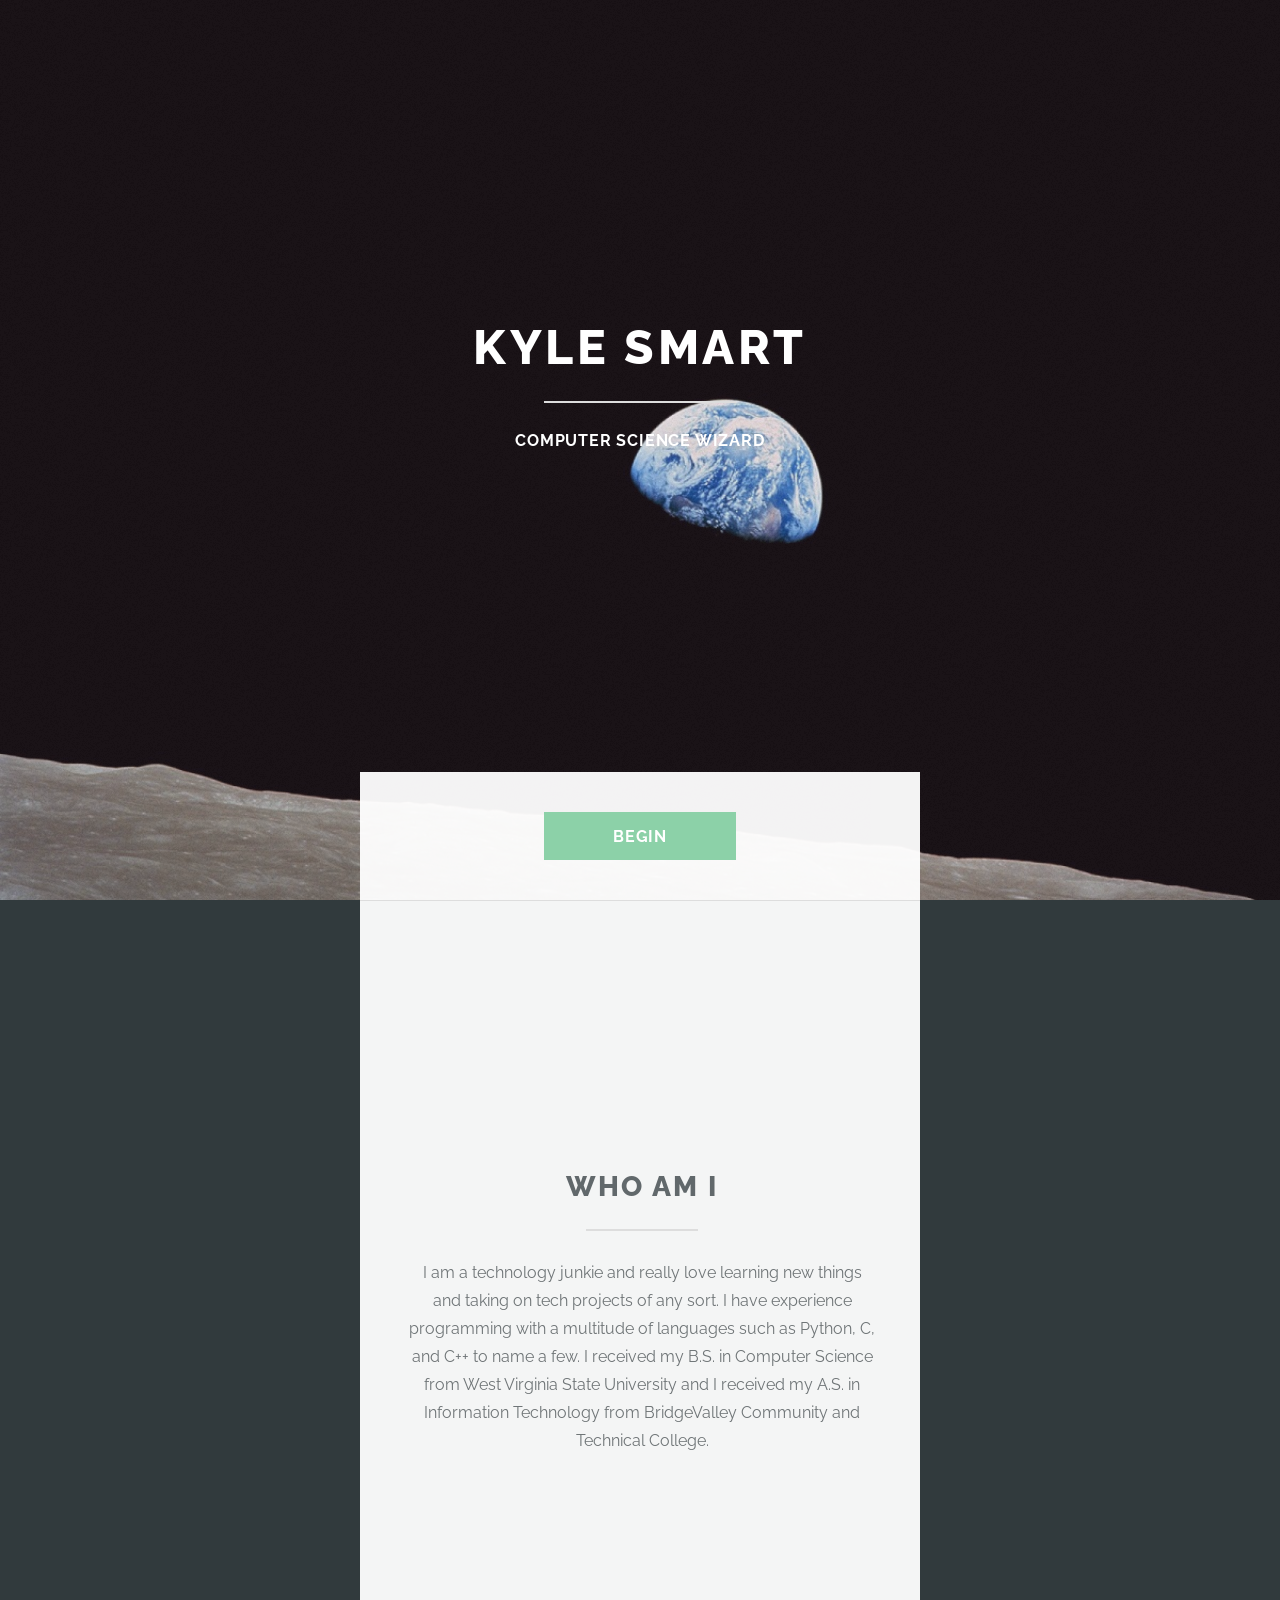
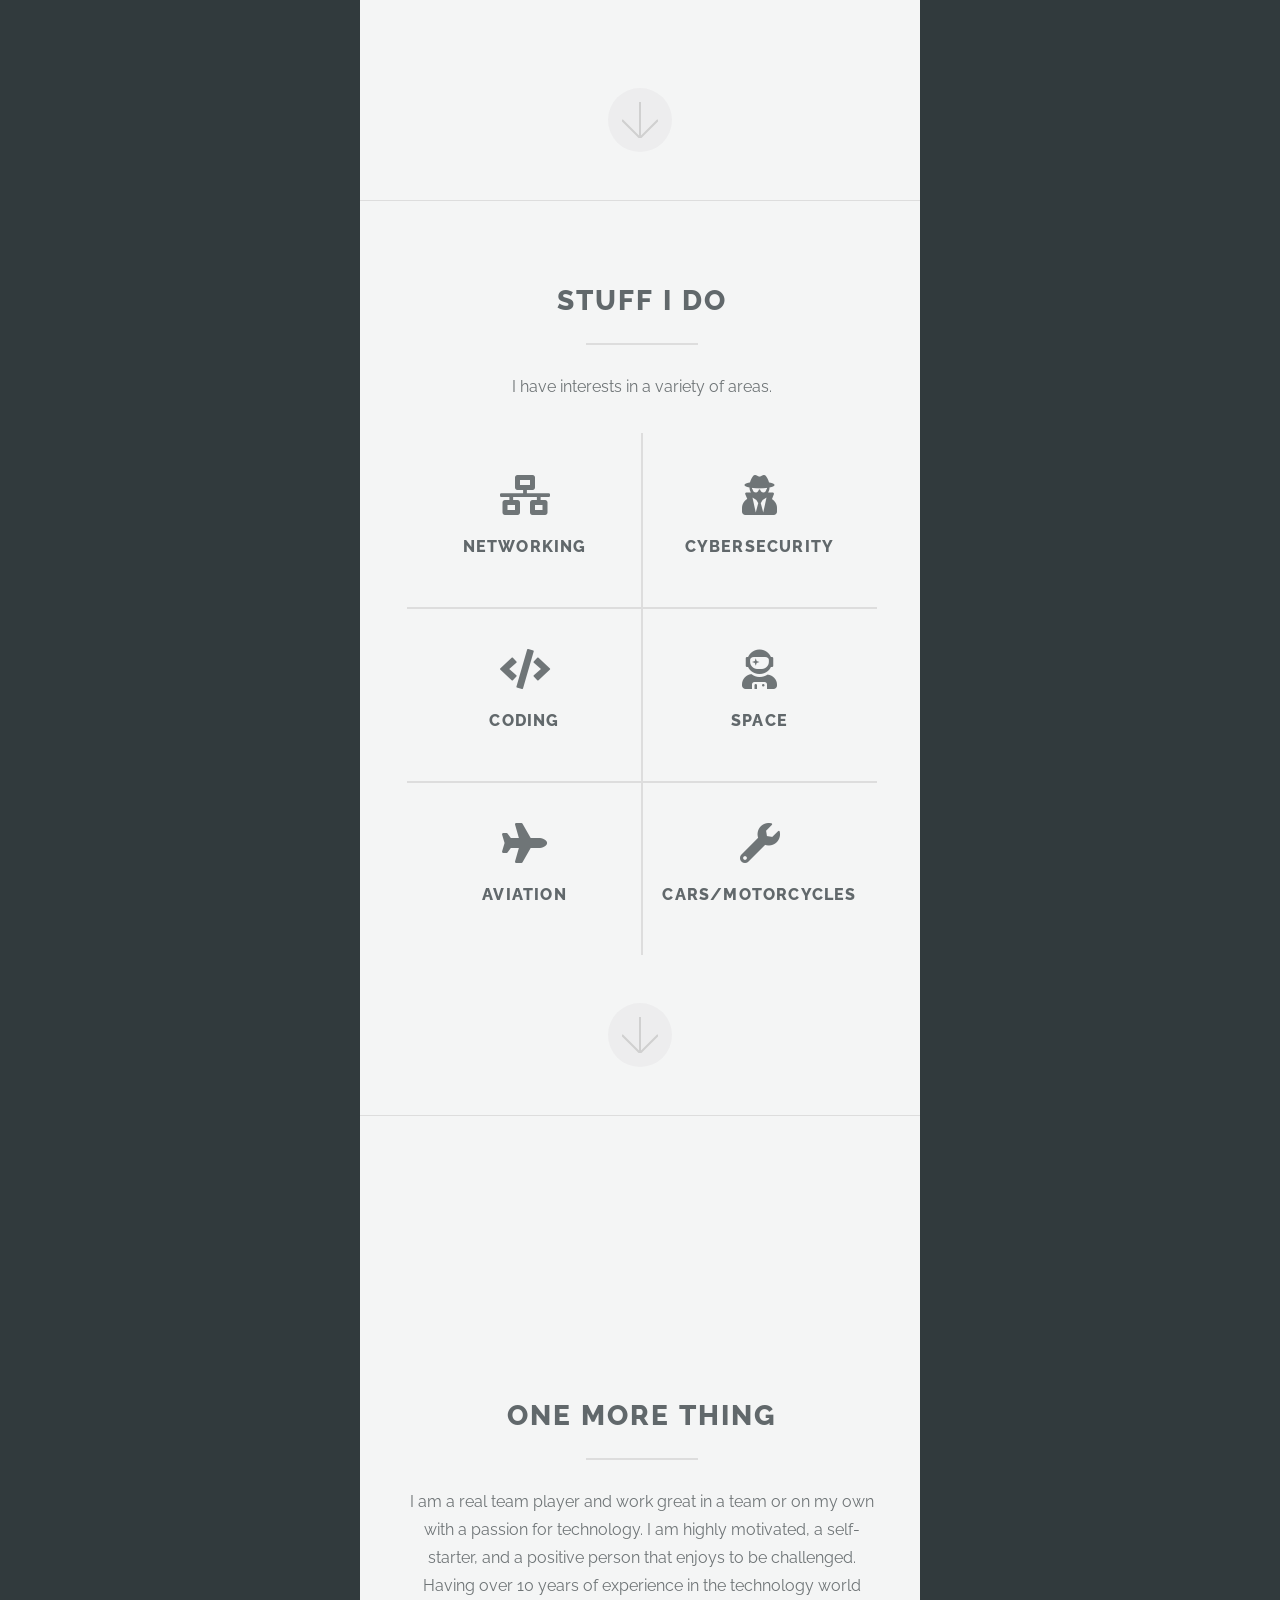
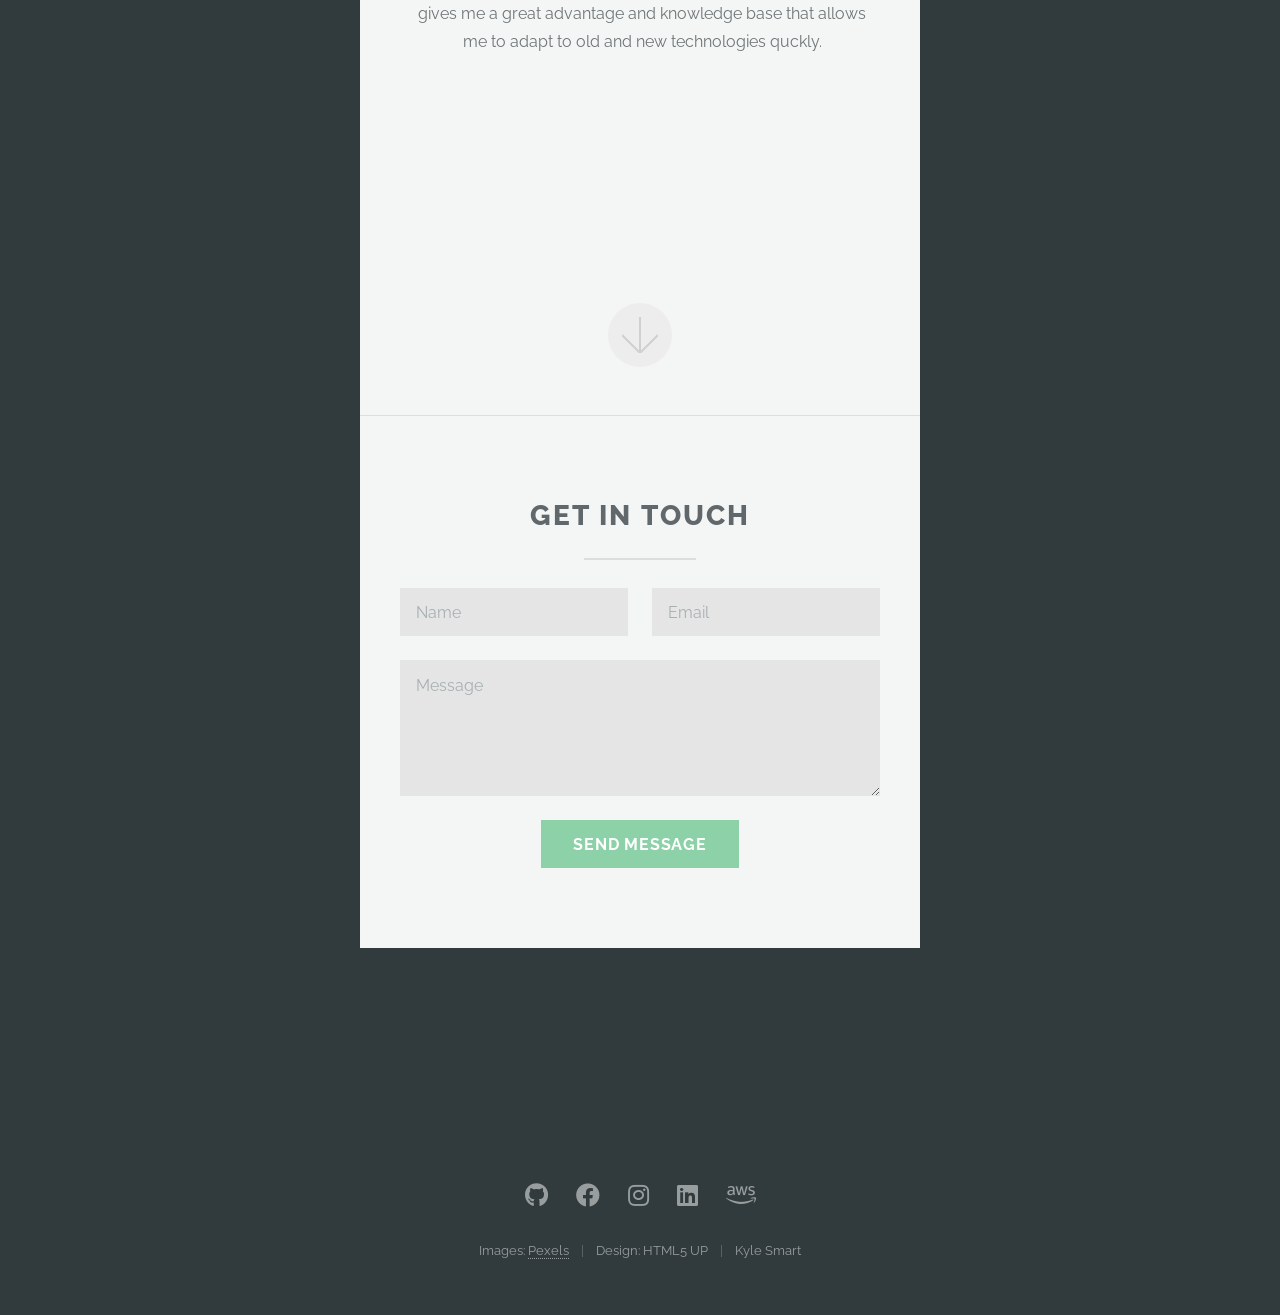
==== commit c1fb661c: "Update index.html Chnage planes to aviaiton" ====
--- a/index.html
+++ b/index.html
@@ -69,7 +69,7 @@
 								<h3>Space</h3>
 							<li>
 								<span class="icon solid major fa-plane"></span>
-								<h3>Planes</h3>
+								<h3>Aviation</h3>
 							</li>
 							<li>
 								<span class="icon solid major fa-wrench"></span>
@@ -109,14 +109,40 @@
 						<h2>Get in touch</h2>
 					</header>
 <!--- edit action to send email --->
-					<form method="post" action="#">
+					<script>
+				        // define the callAPI function that takes a first name and last name as parameters
+				        var callAPI = (name,email,message)=>{
+				            // instantiate a headers object
+				            var myHeaders = new Headers();
+				            // add content type header to object
+				            myHeaders.append("Content-Type", "application/json");
+				            // using built in JSON utility package turn object to string and store in a variable
+				            var raw = JSON.stringify({"name":name,"email":email, "message":message});
+				            // create a JSON object with parameters for API call and store in a variable
+				            var requestOptions = {
+				                method: 'POST',
+				                headers: myHeaders,
+				                body: raw,
+				                redirect: 'follow'
+				            };
+				            // make API call with parameters and use promises to get response
+				            fetch("https://j47yoa6bg9.execute-api.us-east-2.amazonaws.com/websitedev", requestOptions)
+				            .then(response => response.text())
+				            //.then(result => alert(JSON.parse(result).body))
+					    .then((value) => window.location.href = "https://mrkylesmart.com/thanks.html")
+				            .catch(error => console.log('error', error));
+
+				            //window.location.href = "https://mrkylesmart.com";
+				        }
+				    </script>
+					<form>
 						<div class="row gtr-uniform">
 							<div class="col-6 col-12-xsmall"><input type="text" name="name" id="name" placeholder="Name" /></div>
 							<div class="col-6 col-12-xsmall"><input type="email" name="email" id="email" placeholder="Email" /></div>
 							<div class="col-12"><textarea name="message" id="message" placeholder="Message" rows="4"></textarea></div>
 							<div class="col-12">
 								<ul class="actions special">
-									<li><input type="submit" value="Send Message" class="primary" /></li>
+									<li><input type="button" value="Send Message" class="primary" onclick="callAPI(document.getElementById('name').value,document.getElementById('email').value, document.getElementById('message').value)"/></li>
 								</ul>
 							</div>
 						</div>
